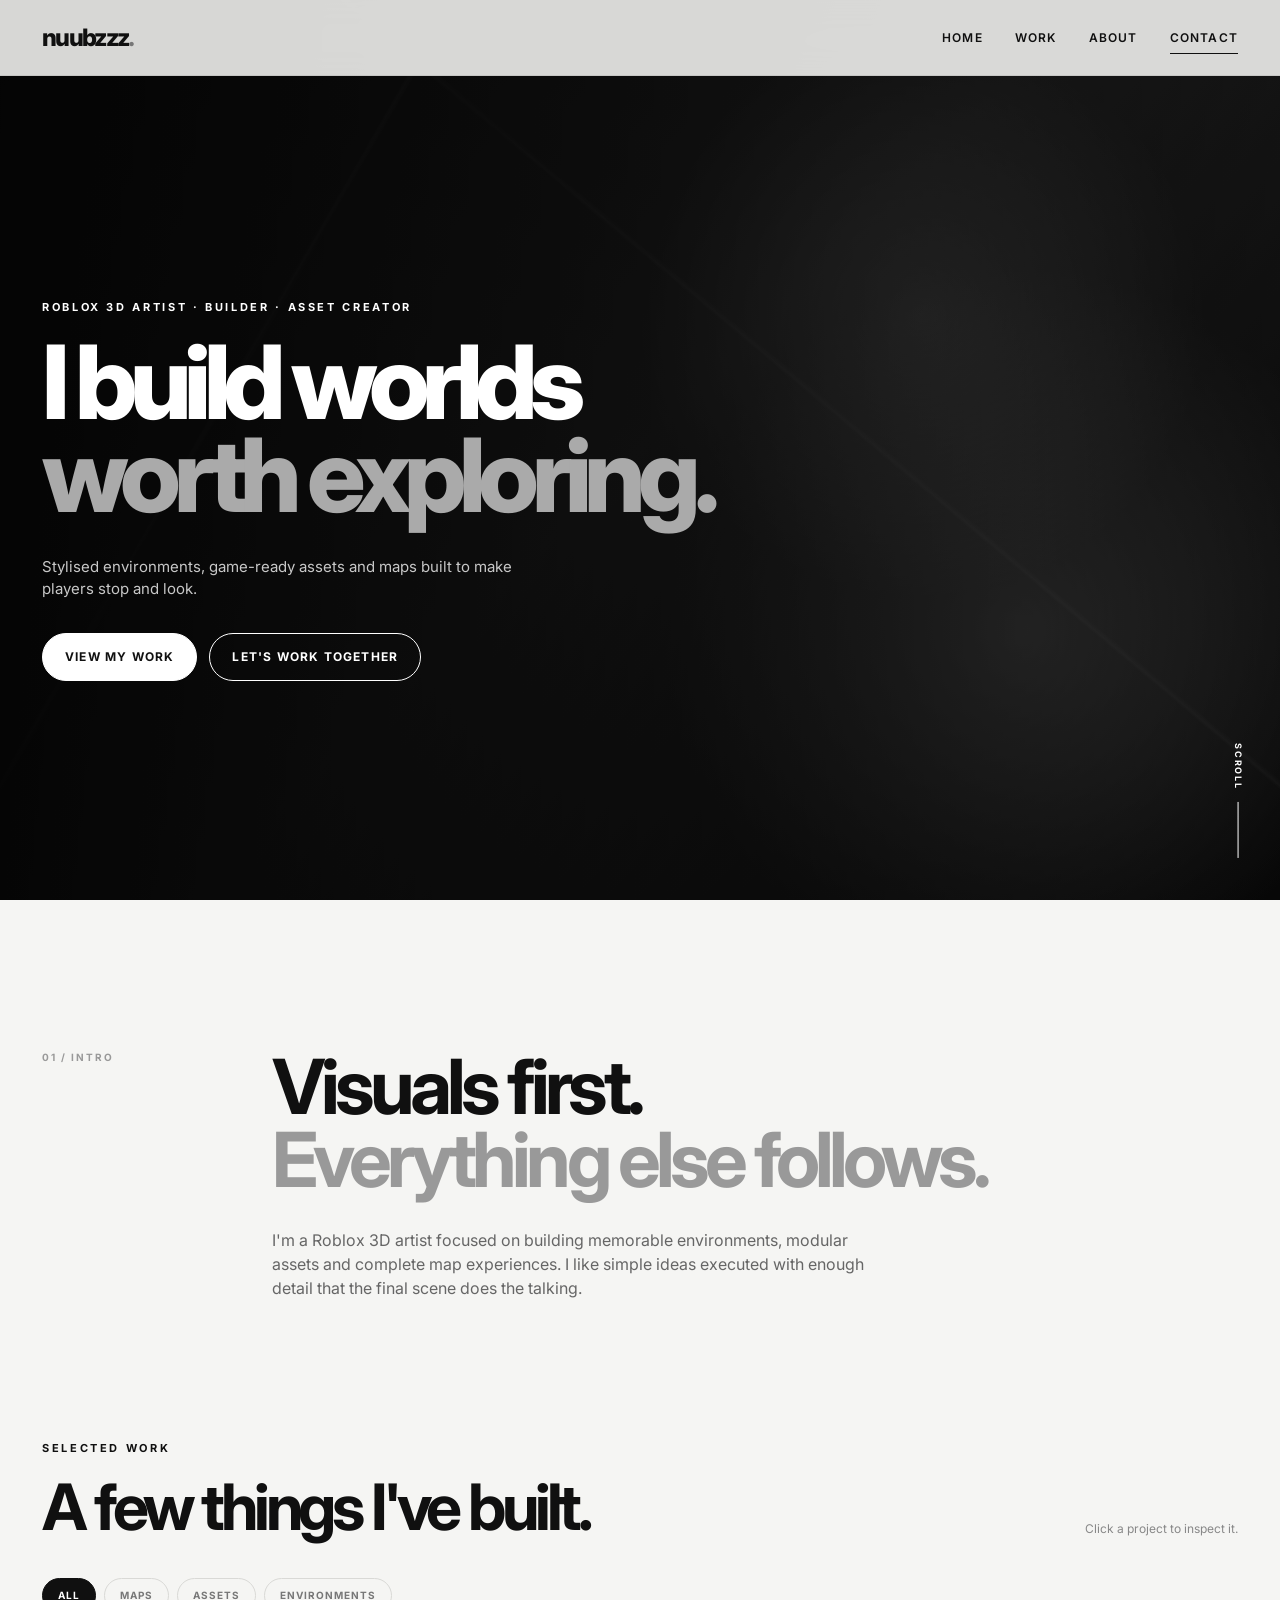
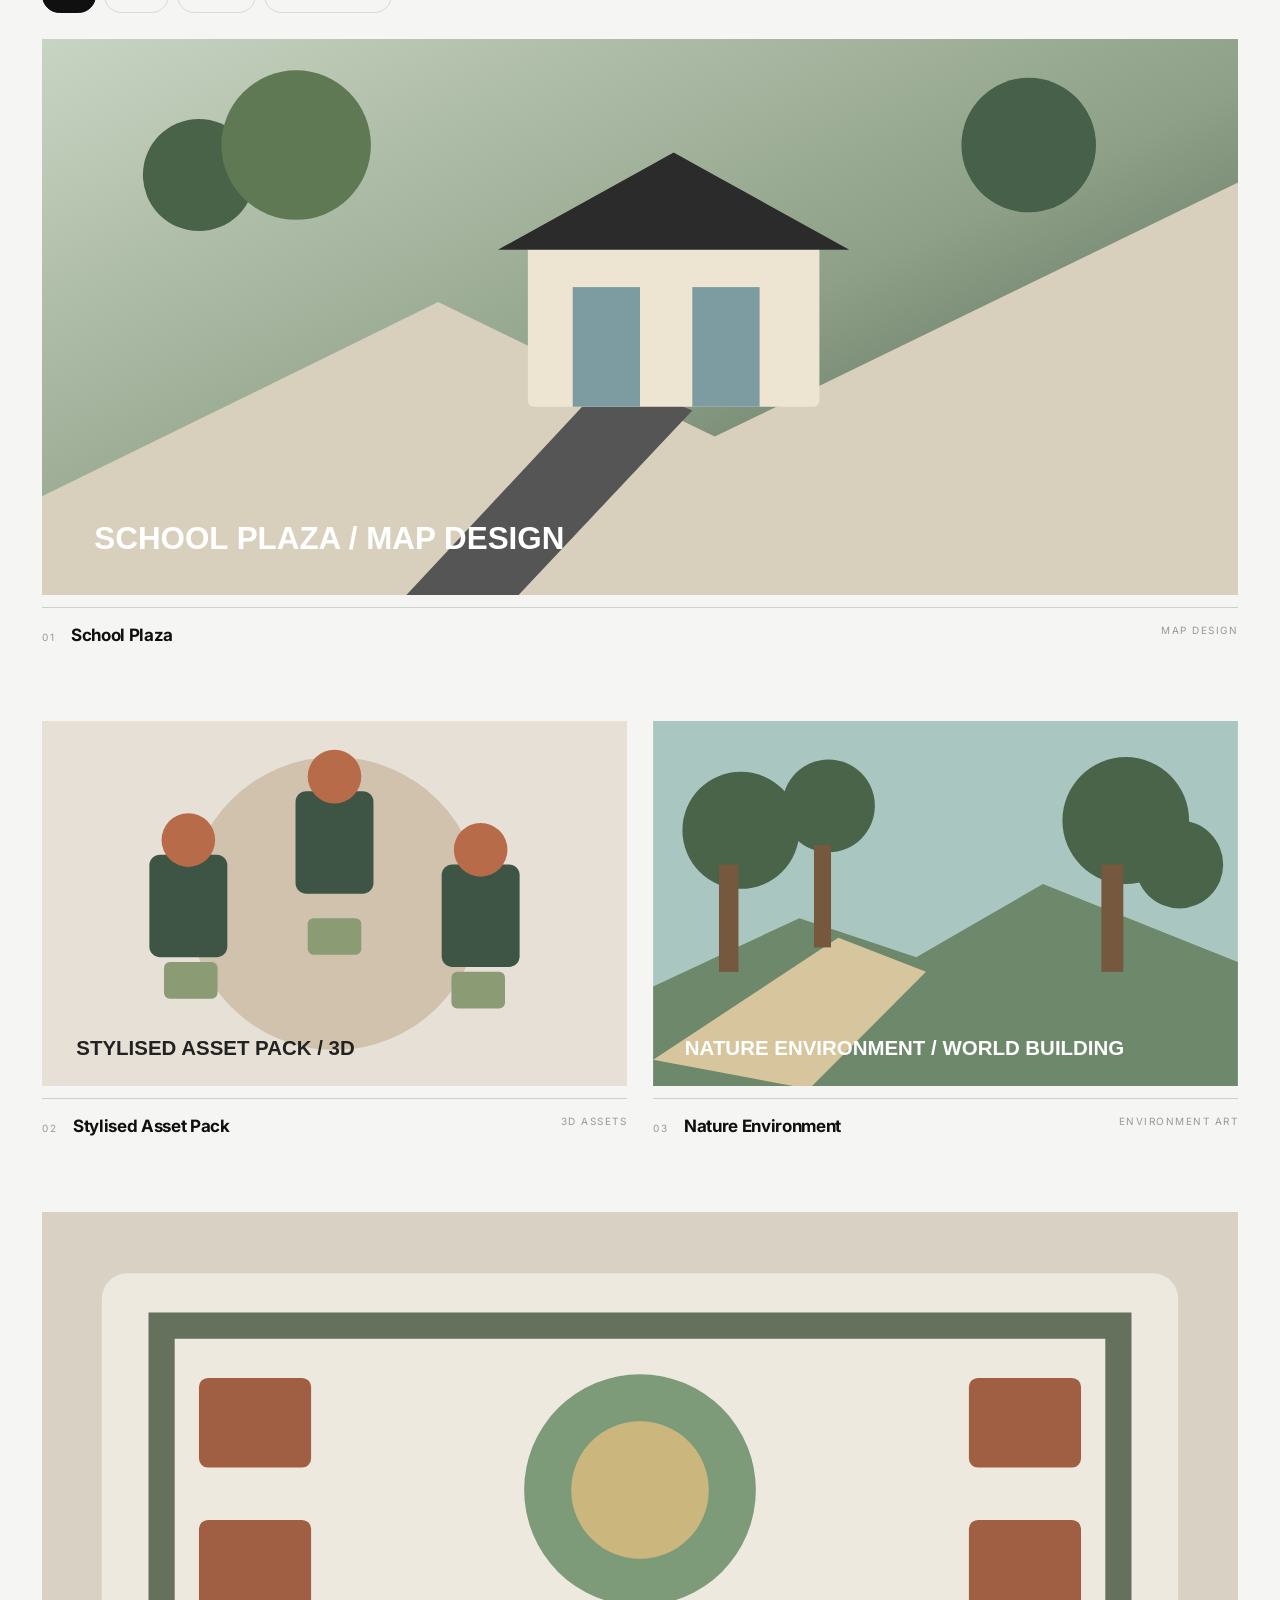
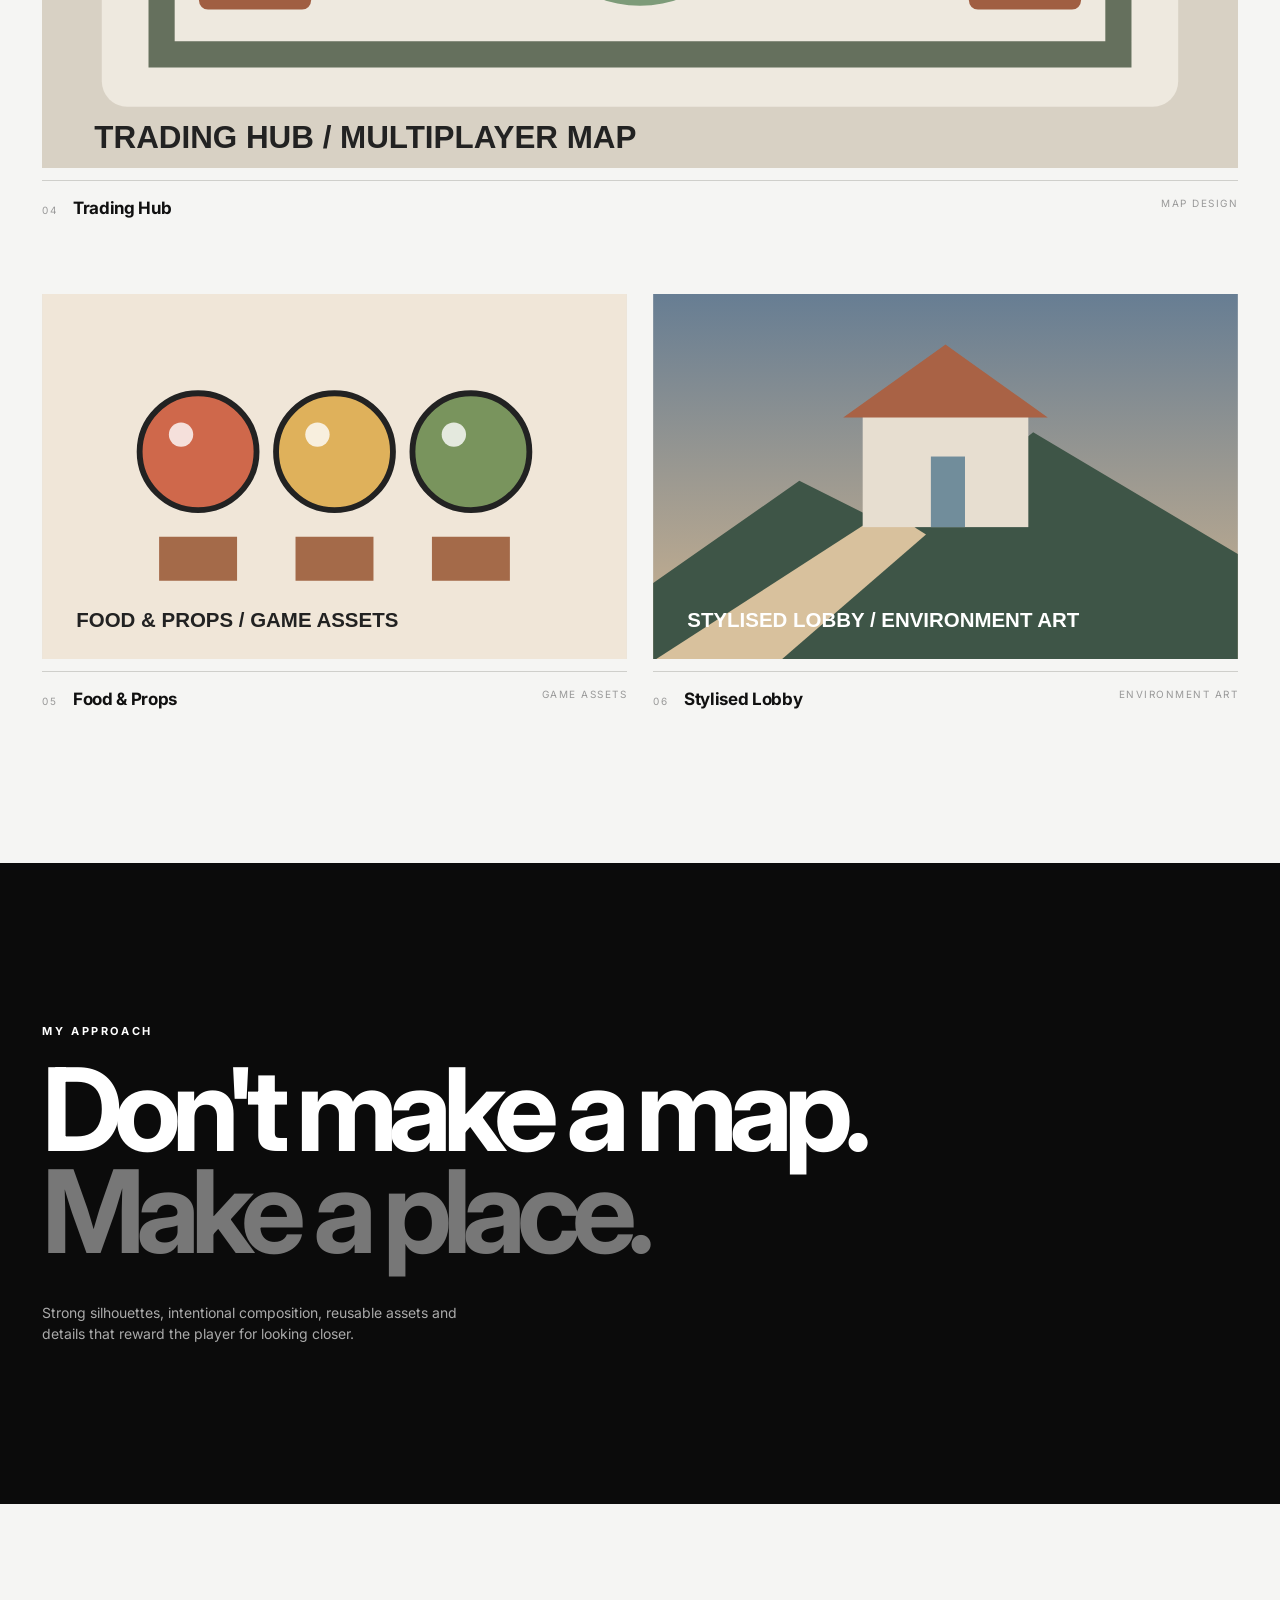
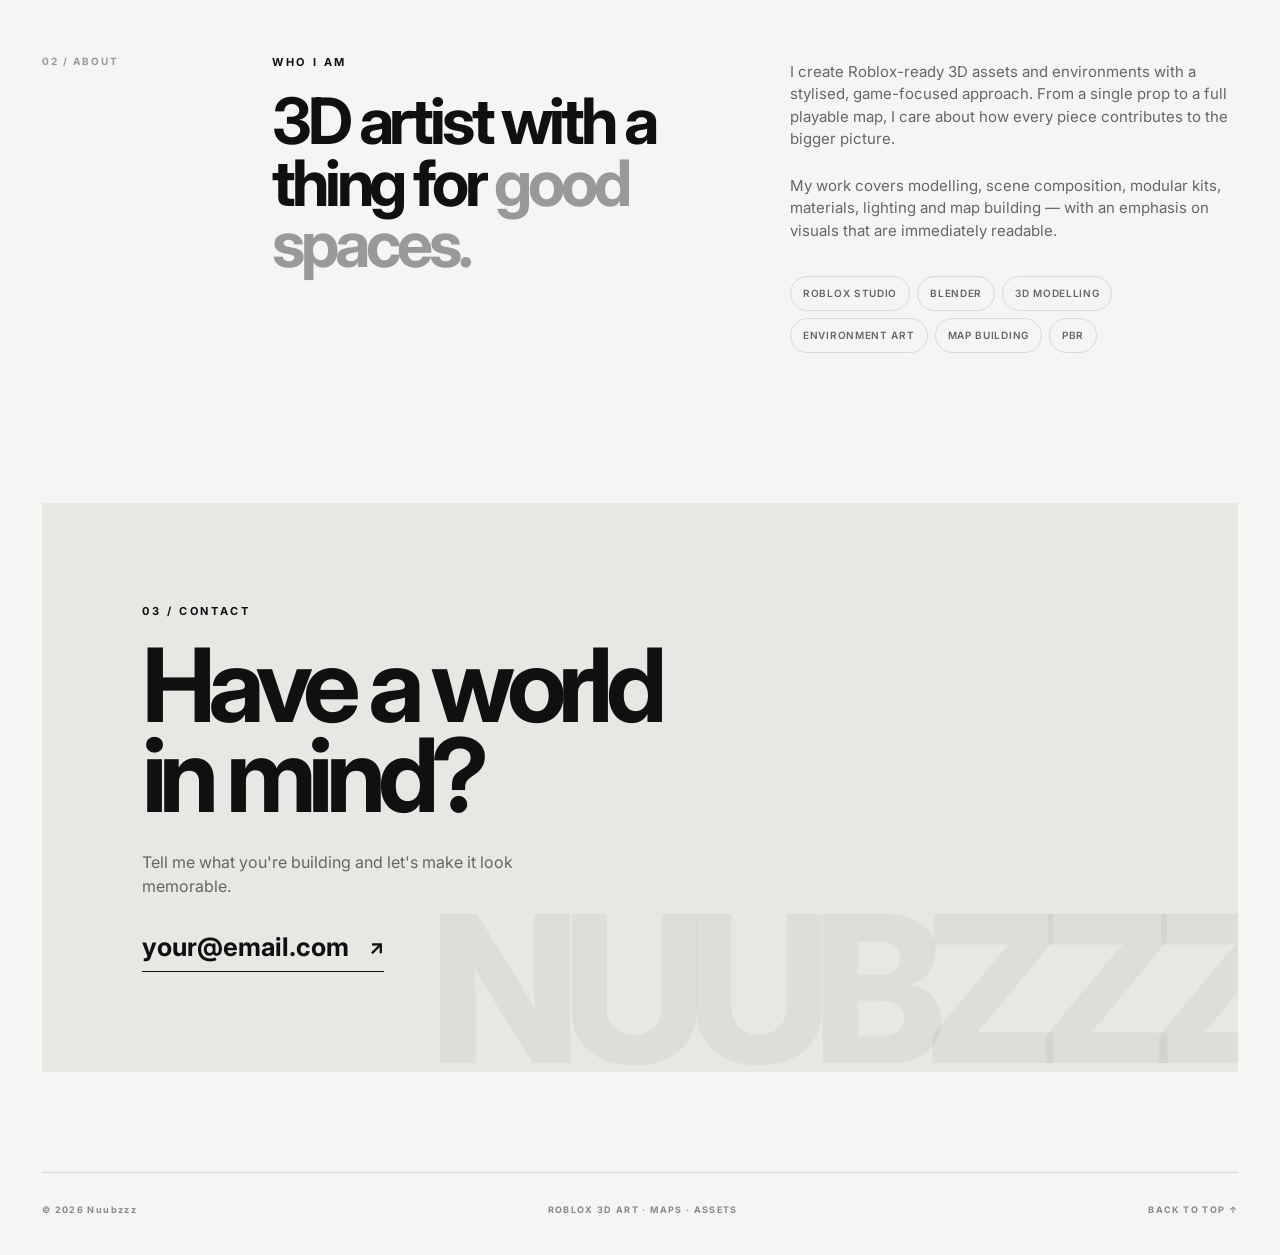
==== index.html @ 318f9340 "Added portfolio site" ====
<!DOCTYPE html>
<html lang="en">
<head>
  <meta charset="UTF-8">
  <meta name="viewport" content="width=device-width, initial-scale=1.0">
  <meta name="description" content="Nuubzzz — Roblox 3D artist, environment builder and game asset creator.">
  <title>Nuubzzz — 3D Artist & Roblox Builder</title>
  <link rel="preconnect" href="https://fonts.googleapis.com">
  <link rel="preconnect" href="https://fonts.gstatic.com" crossorigin>
  <link href="https://fonts.googleapis.com/css2?family=Inter:wght@400;500;600;700;800&display=swap" rel="stylesheet">
  <link rel="stylesheet" href="style.css">
</head>
<body>
  <header class="site-header" id="top">
    <a class="brand" href="#top" aria-label="Nuubzzz home">nuubzzz<span>.</span></a>

    <nav class="desktop-nav" aria-label="Main navigation">
      <a class="active" href="#top">Home</a>
      <a href="#work">Work</a>
      <a href="#about">About</a>
      <a href="#contact">Contact</a>
    </nav>

    <button class="menu-toggle" aria-label="Open menu" aria-expanded="false">
      <span></span><span></span>
    </button>
  </header>

  <div class="mobile-menu">
    <a href="#top">Home</a>
    <a href="#work">Work</a>
    <a href="#about">About</a>
    <a href="#contact">Contact</a>
  </div>

  <main>
    <section class="hero">
      <div class="hero-backdrop" aria-hidden="true"></div>
      <div class="hero-content">
        <p class="eyebrow">ROBLOX 3D ARTIST · BUILDER · ASSET CREATOR</p>
        <h1>I build worlds<br><em>worth exploring.</em></h1>
        <p class="hero-copy">
          Stylised environments, game-ready assets and maps built to make players stop and look.
        </p>
        <div class="hero-actions">
          <a class="button button-solid" href="#work">View my work</a>
          <a class="button button-ghost" href="#contact">Let's work together</a>
        </div>
      </div>
      <div class="hero-scroll">SCROLL <span></span></div>
    </section>

    <section class="intro section">
      <div class="intro-label">01 / INTRO</div>
      <div>
        <h2>Visuals first.<br><span>Everything else follows.</span></h2>
        <p>
          I'm a Roblox 3D artist focused on building memorable environments, modular assets
          and complete map experiences. I like simple ideas executed with enough detail that
          the final scene does the talking.
        </p>
      </div>
    </section>

    <section class="work section" id="work">
      <div class="section-heading">
        <div>
          <p class="eyebrow">SELECTED WORK</p>
          <h2>A few things I've built.</h2>
        </div>
        <p class="heading-note">Click a project to inspect it.</p>
      </div>

      <div class="filters" role="tablist" aria-label="Project filters">
        <button class="filter active" data-filter="all">All</button>
        <button class="filter" data-filter="maps">Maps</button>
        <button class="filter" data-filter="assets">Assets</button>
        <button class="filter" data-filter="environments">Environments</button>
      </div>

      <div class="project-grid">
        <!-- Replace the image paths below with your own renders/screenshots. -->
        <article class="project project-large" data-category="maps" data-title="School Plaza" data-type="Map Design">
          <button class="project-image" type="button" data-project>
            <img src="assets/projects/project-01.svg" alt="School Plaza project preview">
            <span class="project-overlay"><b>View project</b><i>↗</i></span>
          </button>
          <div class="project-meta">
            <div><span>01</span><h3>School Plaza</h3></div>
            <p>Map Design</p>
          </div>
        </article>

        <article class="project" data-category="assets" data-title="Stylised Asset Pack" data-type="3D Assets">
          <button class="project-image" type="button" data-project>
            <img src="assets/projects/project-02.svg" alt="Stylised Asset Pack project preview">
            <span class="project-overlay"><b>View project</b><i>↗</i></span>
          </button>
          <div class="project-meta">
            <div><span>02</span><h3>Stylised Asset Pack</h3></div>
            <p>3D Assets</p>
          </div>
        </article>

        <article class="project" data-category="environments" data-title="Nature Environment" data-type="Environment Art">
          <button class="project-image" type="button" data-project>
            <img src="assets/projects/project-03.svg" alt="Nature Environment project preview">
            <span class="project-overlay"><b>View project</b><i>↗</i></span>
          </button>
          <div class="project-meta">
            <div><span>03</span><h3>Nature Environment</h3></div>
            <p>Environment Art</p>
          </div>
        </article>

        <article class="project project-wide" data-category="maps" data-title="Trading Hub" data-type="Map Design">
          <button class="project-image" type="button" data-project>
            <img src="assets/projects/project-04.svg" alt="Trading Hub project preview">
            <span class="project-overlay"><b>View project</b><i>↗</i></span>
          </button>
          <div class="project-meta">
            <div><span>04</span><h3>Trading Hub</h3></div>
            <p>Map Design</p>
          </div>
        </article>

        <article class="project" data-category="assets" data-title="Food & Prop Collection" data-type="Game Assets">
          <button class="project-image" type="button" data-project>
            <img src="assets/projects/project-05.svg" alt="Food and prop collection project preview">
            <span class="project-overlay"><b>View project</b><i>↗</i></span>
          </button>
          <div class="project-meta">
            <div><span>05</span><h3>Food & Props</h3></div>
            <p>Game Assets</p>
          </div>
        </article>

        <article class="project" data-category="environments" data-title="Stylised Lobby" data-type="Environment Art">
          <button class="project-image" type="button" data-project>
            <img src="assets/projects/project-06.svg" alt="Stylised Lobby project preview">
            <span class="project-overlay"><b>View project</b><i>↗</i></span>
          </button>
          <div class="project-meta">
            <div><span>06</span><h3>Stylised Lobby</h3></div>
            <p>Environment Art</p>
          </div>
        </article>
      </div>
    </section>

    <section class="statement">
      <div class="statement-inner">
        <p class="eyebrow">MY APPROACH</p>
        <h2>Don't make a map.<br><span>Make a place.</span></h2>
        <p>
          Strong silhouettes, intentional composition, reusable assets and details that reward
          the player for looking closer.
        </p>
      </div>
    </section>

    <section class="about section" id="about">
      <div class="intro-label">02 / ABOUT</div>
      <div class="about-grid">
        <div>
          <p class="eyebrow">WHO I AM</p>
          <h2>3D artist with a thing for <span>good spaces.</span></h2>
        </div>
        <div class="about-copy">
          <p>
            I create Roblox-ready 3D assets and environments with a stylised, game-focused
            approach. From a single prop to a full playable map, I care about how every piece
            contributes to the bigger picture.
          </p>
          <p>
            My work covers modelling, scene composition, modular kits, materials, lighting
            and map building — with an emphasis on visuals that are immediately readable.
          </p>
          <div class="skills">
            <span>Roblox Studio</span><span>Blender</span><span>3D Modelling</span>
            <span>Environment Art</span><span>Map Building</span><span>PBR</span>
          </div>
        </div>
      </div>
    </section>

    <section class="contact section" id="contact">
      <div class="contact-card">
        <p class="eyebrow">03 / CONTACT</p>
        <h2>Have a world<br>in mind?</h2>
        <p>Tell me what you're building and let's make it look memorable.</p>
        <a class="contact-email" href="mailto:your@email.com">your@email.com <span>↗</span></a>
      </div>
    </section>
  </main>

  <footer>
    <span>© <span id="year"></span> Nuubzzz</span>
    <span>ROBLOX 3D ART · MAPS · ASSETS</span>
    <a href="#top">BACK TO TOP ↑</a>
  </footer>

  <div class="modal" aria-hidden="true">
    <button class="modal-close" aria-label="Close project">×</button>
    <div class="modal-content">
      <div class="modal-image"><img src="" alt=""></div>
      <div class="modal-info">
        <p class="eyebrow" id="modal-type"></p>
        <h2 id="modal-title"></h2>
        <p>Replace this text with a short breakdown of the project: your role, what you built,
          the style direction, and any details worth highlighting.</p>
        <a href="#contact" class="button button-solid modal-contact">Discuss a project</a>
      </div>
    </div>
  </div>

  <script src="script.js"></script>
</body>
</html>
---- style.css ----
:root {
  --bg: #f5f5f3;
  --paper: #ffffff;
  --ink: #101010;
  --muted: #777;
  --line: #d9d9d6;
  --dark: #0b0b0b;
  --max: 1280px;
  --ease: cubic-bezier(.2,.8,.2,1);
}

* { box-sizing: border-box; }
html { scroll-behavior: smooth; }
body {
  margin: 0;
  background: var(--bg);
  color: var(--ink);
  font-family: Inter, Arial, sans-serif;
  line-height: 1.5;
  overflow-x: hidden;
}
body.modal-open { overflow: hidden; }
a { color: inherit; text-decoration: none; }
button { font: inherit; }
img { display: block; max-width: 100%; }

.site-header {
  position: fixed;
  inset: 0 0 auto;
  z-index: 50;
  height: 76px;
  display: flex;
  align-items: center;
  justify-content: space-between;
  padding: 0 42px;
  background: rgba(245,245,243,.88);
  backdrop-filter: blur(16px);
  border-bottom: 1px solid rgba(0,0,0,.08);
  transition: transform .35s var(--ease), background .35s;
}
.brand {
  font-size: 24px;
  font-weight: 800;
  letter-spacing: -.07em;
}
.brand span { color: #777; }
.desktop-nav { display: flex; gap: 32px; font-size: 12px; font-weight: 600; text-transform: uppercase; letter-spacing: .1em; }
.desktop-nav a { position: relative; padding: 7px 0; }
.desktop-nav a::after {
  content: "";
  position: absolute; left: 0; right: 100%; bottom: 0; height: 1px;
  background: var(--ink); transition: right .3s var(--ease);
}
.desktop-nav a:hover::after, .desktop-nav a.active::after { right: 0; }
.menu-toggle, .mobile-menu { display: none; }

.hero {
  min-height: 100svh;
  position: relative;
  display: flex;
  align-items: center;
  background: var(--dark);
  color: white;
  overflow: hidden;
}
.hero-backdrop {
  position: absolute;
  inset: 0;
  opacity: .65;
  background:
    radial-gradient(circle at 72% 35%, rgba(255,255,255,.18), transparent 26%),
    linear-gradient(120deg, transparent 25%, rgba(255,255,255,.07) 25.2%, transparent 25.5%),
    linear-gradient(40deg, transparent 60%, rgba(255,255,255,.05) 60.2%, transparent 60.5%),
    radial-gradient(circle at 80% 70%, #4a4a4a, transparent 30%),
    linear-gradient(135deg, #111 0%, #292929 50%, #070707 100%);
}
.hero-backdrop::after {
  content: "";
  position: absolute; inset: 0;
  background: linear-gradient(90deg, rgba(0,0,0,.92) 0%, rgba(0,0,0,.58) 48%, rgba(0,0,0,.25) 100%);
}
.hero-content {
  position: relative; z-index: 2;
  width: min(var(--max), calc(100% - 84px));
  margin: 0 auto;
  padding-top: 80px;
}
.eyebrow {
  margin: 0 0 20px;
  font-size: 11px;
  font-weight: 700;
  letter-spacing: .24em;
  text-transform: uppercase;
}
.hero h1 {
  margin: 0;
  max-width: 900px;
  font-size: clamp(56px, 8vw, 118px);
  line-height: .91;
  letter-spacing: -.075em;
  font-weight: 800;
}
.hero h1 em { font-style: normal; color: #aaa; }
.hero-copy {
  max-width: 520px;
  margin: 34px 0 0;
  color: #c8c8c8;
  font-size: 15px;
}
.hero-actions { display: flex; gap: 12px; margin-top: 32px; }
.button {
  display: inline-flex; align-items: center; justify-content: center;
  min-height: 48px; padding: 0 22px;
  border: 1px solid white; border-radius: 999px;
  font-size: 12px; font-weight: 700; text-transform: uppercase; letter-spacing: .1em;
  transition: transform .25s, background .25s, color .25s;
}
.button:hover { transform: translateY(-2px); }
.button-solid { background: white; color: #111; border-color: white; }
.button-ghost { color: white; }
.button-ghost:hover { background: white; color: #111; }
.hero-scroll {
  position: absolute; right: 42px; bottom: 36px; z-index: 2;
  display: flex; align-items: center; gap: 12px;
  font-size: 9px; letter-spacing: .2em; font-weight: 700;
  transform: rotate(90deg); transform-origin: right center;
}
.hero-scroll span { width: 56px; height: 1px; background: white; }

.section { width: min(var(--max), calc(100% - 84px)); margin: 0 auto; }
.intro {
  display: grid; grid-template-columns: 180px 1fr; gap: 50px;
  padding-top: 150px; padding-bottom: 140px;
}
.intro-label {
  color: #999; font-size: 10px; font-weight: 700; letter-spacing: .2em;
}
.intro h2, .section-heading h2, .about h2 {
  margin: 0; font-size: clamp(42px, 6vw, 76px); line-height: .96; letter-spacing: -.065em;
}
.intro h2 span, .about h2 span { color: #999; }
.intro p { max-width: 620px; margin: 32px 0 0; color: #666; font-size: 16px; }

.work { padding-bottom: 150px; }
.section-heading {
  display: flex; align-items: flex-end; justify-content: space-between; gap: 30px;
  margin-bottom: 40px;
}
.section-heading h2 { font-size: clamp(38px, 5vw, 64px); }
.heading-note { margin: 0; color: #888; font-size: 12px; }
.filters { display: flex; gap: 8px; margin-bottom: 26px; }
.filter {
  border: 1px solid var(--line); background: transparent; color: #777;
  padding: 9px 15px; border-radius: 999px; cursor: pointer;
  font-size: 10px; font-weight: 700; text-transform: uppercase; letter-spacing: .1em;
  transition: .25s;
}
.filter:hover, .filter.active { background: var(--ink); color: white; border-color: var(--ink); }

.project-grid {
  display: grid; grid-template-columns: repeat(2, minmax(0,1fr)); gap: 72px 26px;
}
.project { min-width: 0; }
.project-large, .project-wide { grid-column: span 2; }
.project-image {
  position: relative; width: 100%; aspect-ratio: 16 / 10; padding: 0; border: 0;
  overflow: hidden; cursor: pointer; background: #ddd; display: block;
}
.project-large .project-image { aspect-ratio: 2.15 / 1; }
.project-wide .project-image { aspect-ratio: 2.15 / 1; }
.project-image img { width: 100%; height: 100%; object-fit: cover; transition: transform .8s var(--ease); }
.project-image:hover img { transform: scale(1.035); }
.project-overlay {
  position: absolute; inset: auto 18px 18px 18px;
  display: flex; align-items: center; justify-content: space-between;
  padding: 12px 15px; background: rgba(10,10,10,.82); color: white;
  opacity: 0; transform: translateY(8px); transition: .35s var(--ease);
  font-size: 10px; text-transform: uppercase; letter-spacing: .1em;
}
.project-image:hover .project-overlay { opacity: 1; transform: translateY(0); }
.project-overlay i { font-style: normal; font-size: 17px; }
.project-meta { display: flex; justify-content: space-between; gap: 20px; padding-top: 15px; border-top: 1px solid #cfcfcb; margin-top: 12px; }
.project-meta div { display: flex; gap: 16px; align-items: baseline; }
.project-meta span, .project-meta p { color: #999; font-size: 10px; text-transform: uppercase; letter-spacing: .15em; }
.project-meta h3 { margin: 0; font-size: 17px; letter-spacing: -.02em; }
.project-meta p { margin: 0; }
.project.hidden { display: none; }

.statement {
  background: var(--dark); color: white; padding: 160px 0;
}
.statement-inner { width: min(var(--max), calc(100% - 84px)); margin: auto; }
.statement h2 {
  margin: 0; font-size: clamp(58px, 9vw, 126px); line-height: .88;
  letter-spacing: -.08em; max-width: 1000px;
}
.statement h2 span { color: #777; }
.statement p:last-child { max-width: 450px; color: #aaa; margin: 40px 0 0; font-size: 14px; }

.about { padding-top: 150px; padding-bottom: 150px; display: grid; grid-template-columns: 180px 1fr; gap: 50px; }
.about-grid { display: grid; grid-template-columns: 1fr 1fr; gap: 70px; }
.about h2 { font-size: clamp(42px, 5vw, 70px); }
.about-copy { padding-top: 7px; }
.about-copy p { color: #666; margin: 0 0 24px; font-size: 15px; }
.skills { display: flex; flex-wrap: wrap; gap: 7px; margin-top: 34px; }
.skills span { padding: 9px 12px; border: 1px solid var(--line); border-radius: 999px; color: #666; font-size: 10px; font-weight: 600; text-transform: uppercase; letter-spacing: .07em; }

.contact { padding-bottom: 100px; }
.contact-card {
  background: #e7e7e4; padding: clamp(45px, 8vw, 100px);
  position: relative; overflow: hidden;
}
.contact-card::after {
  content: "NUUBZZZ";
  position: absolute; right: -30px; bottom: -70px;
  font-size: clamp(90px, 16vw, 240px); font-weight: 800; letter-spacing: -.09em;
  color: rgba(0,0,0,.045); pointer-events: none;
}
.contact-card h2 { margin: 0; font-size: clamp(52px, 8vw, 105px); line-height: .88; letter-spacing: -.075em; position: relative; z-index: 1; }
.contact-card > p:not(.eyebrow) { max-width: 430px; color: #666; margin: 30px 0; position: relative; z-index: 1; }
.contact-email {
  display: inline-flex; gap: 20px; align-items: center;
  font-size: clamp(18px, 2vw, 27px); font-weight: 700;
  border-bottom: 1px solid #111; padding-bottom: 5px; position: relative; z-index: 1;
}
.contact-email span { font-size: 20px; }

footer {
  display: flex; justify-content: space-between; gap: 20px;
  width: min(var(--max), calc(100% - 84px)); margin: auto;
  padding: 30px 0 38px; border-top: 1px solid var(--line);
  color: #888; font-size: 9px; font-weight: 700; letter-spacing: .15em;
}
footer a:hover { color: #111; }

.modal {
  position: fixed; inset: 0; z-index: 100;
  display: grid; place-items: center; padding: 35px;
  background: rgba(0,0,0,.88); opacity: 0; pointer-events: none;
  transition: opacity .3s;
}
.modal.open { opacity: 1; pointer-events: auto; }
.modal-content {
  width: min(1050px, 100%); max-height: calc(100svh - 70px);
  display: grid; grid-template-columns: 1.25fr .75fr;
  background: #f5f5f3; overflow: auto;
}
.modal-image { min-height: 400px; background: #222; }
.modal-image img { width: 100%; height: 100%; object-fit: cover; }
.modal-info { padding: clamp(30px, 5vw, 70px); align-self: center; }
.modal-info h2 { margin: 0; font-size: clamp(38px, 5vw, 64px); line-height: .95; letter-spacing: -.06em; }
.modal-info > p:not(.eyebrow) { color: #666; font-size: 14px; margin: 25px 0 30px; }
.modal-contact { border-color: #111; }
.modal-close {
  position: fixed; right: 28px; top: 20px; z-index: 2;
  width: 42px; height: 42px; border: 1px solid rgba(255,255,255,.35);
  border-radius: 50%; background: transparent; color: white; cursor: pointer; font-size: 25px;
}

@media (max-width: 800px) {
  .site-header { height: 66px; padding: 0 20px; }
  .desktop-nav { display: none; }
  .menu-toggle {
    display: grid; gap: 5px; width: 40px; height: 40px; place-content: center;
    border: 0; background: transparent; cursor: pointer;
  }
  .menu-toggle span { width: 20px; height: 1px; background: #111; transition: .25s; }
  .mobile-menu {
    position: fixed; inset: 66px 0 auto; z-index: 49; padding: 18px 20px 25px;
    background: rgba(245,245,243,.98); border-bottom: 1px solid var(--line);
    display: flex; flex-direction: column; gap: 16px;
    transform: translateY(-120%); transition: transform .35s var(--ease);
  }
  .mobile-menu.open { transform: translateY(0); }
  .mobile-menu a { font-size: 18px; font-weight: 700; }
  .hero-content, .section, .statement-inner { width: min(100% - 40px, var(--max)); }
  .hero h1 { font-size: clamp(52px, 15vw, 90px); }
  .hero-scroll { right: 20px; bottom: 25px; }
  .intro, .about { display: block; padding-top: 90px; padding-bottom: 90px; }
  .intro-label, .about > .intro-label { margin-bottom: 35px; }
  .about-grid { display: block; }
  .about-copy { margin-top: 45px; }
  .project-grid { grid-template-columns: 1fr; gap: 48px; }
  .project-large, .project-wide { grid-column: span 1; }
  .project-large .project-image, .project-wide .project-image { aspect-ratio: 16 / 10; }
  .section-heading { display: block; }
  .heading-note { margin-top: 15px; }
  .statement { padding: 100px 0; }
  .modal { padding: 18px; }
  .modal-content { grid-template-columns: 1fr; max-height: calc(100svh - 36px); }
  .modal-image { min-height: 250px; aspect-ratio: 16 / 10; }
  .modal-info { padding: 30px; }
  footer { width: calc(100% - 40px); flex-direction: column; }
}
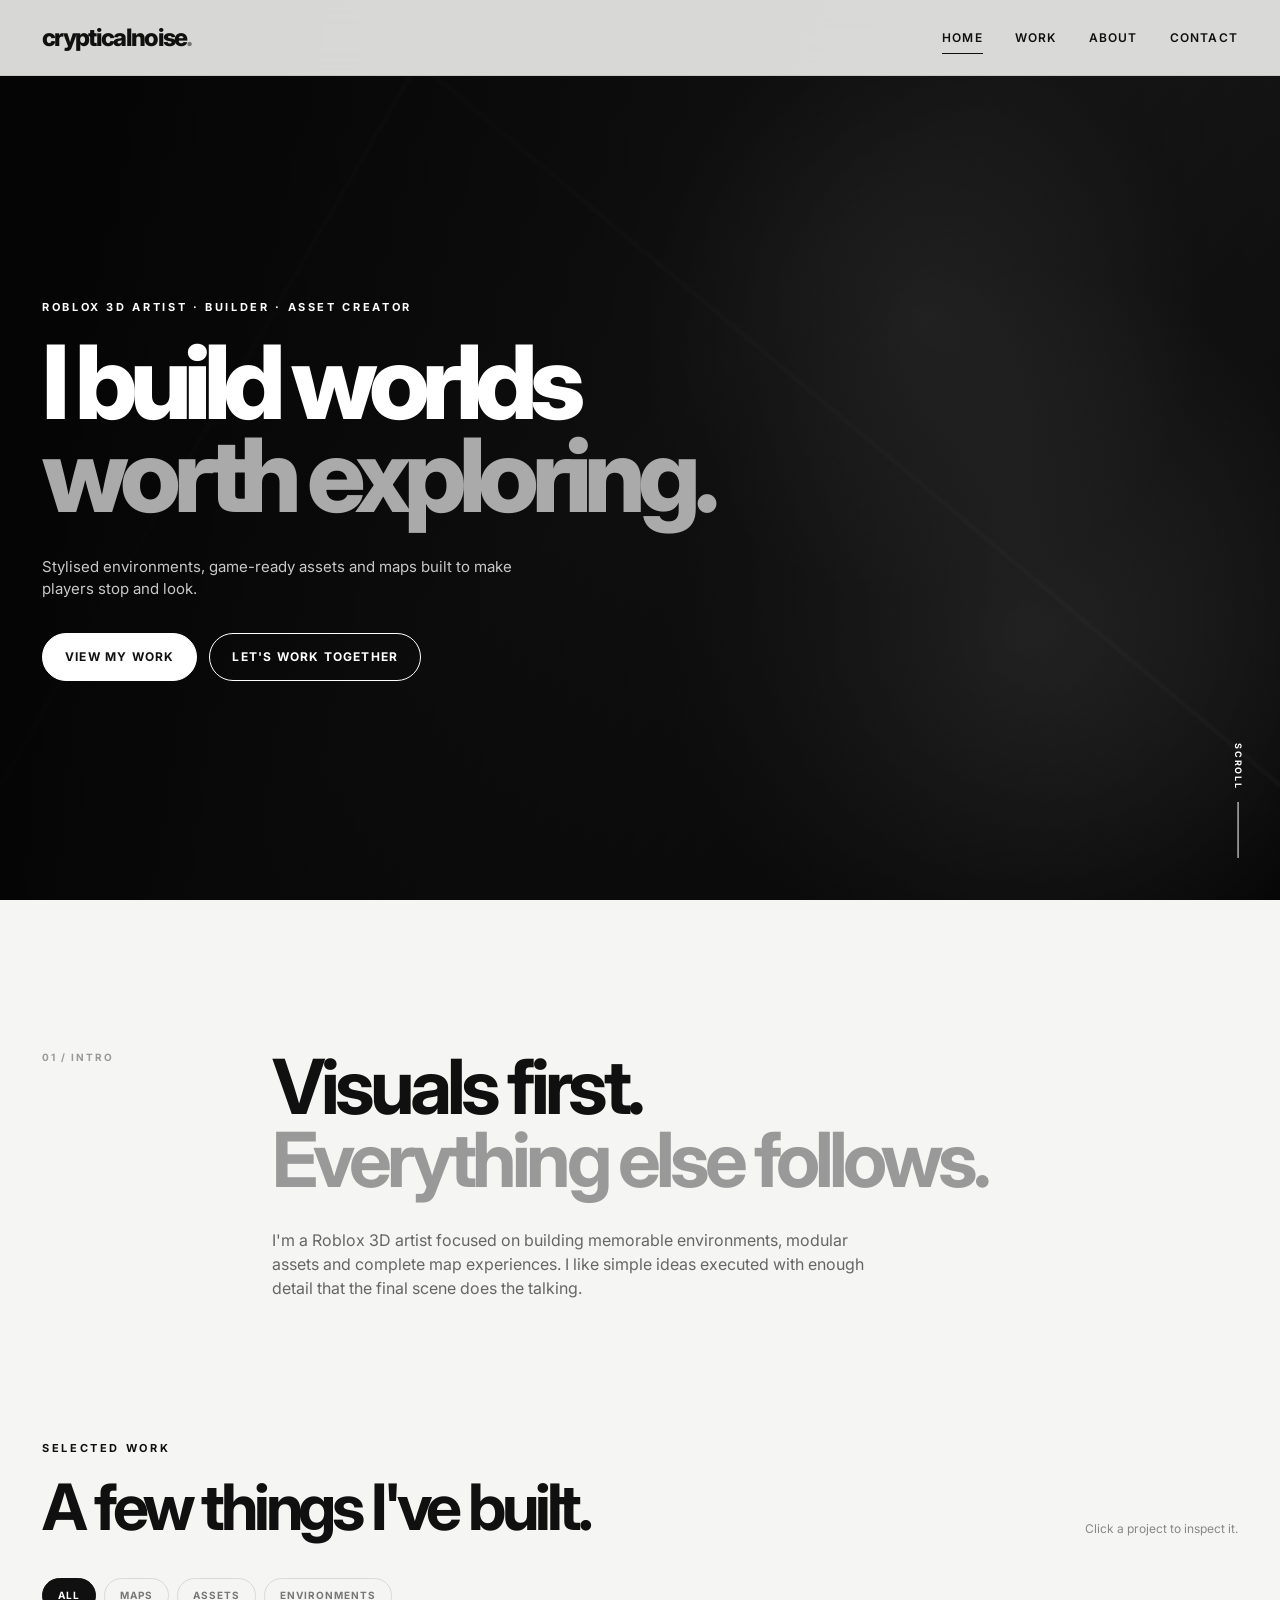
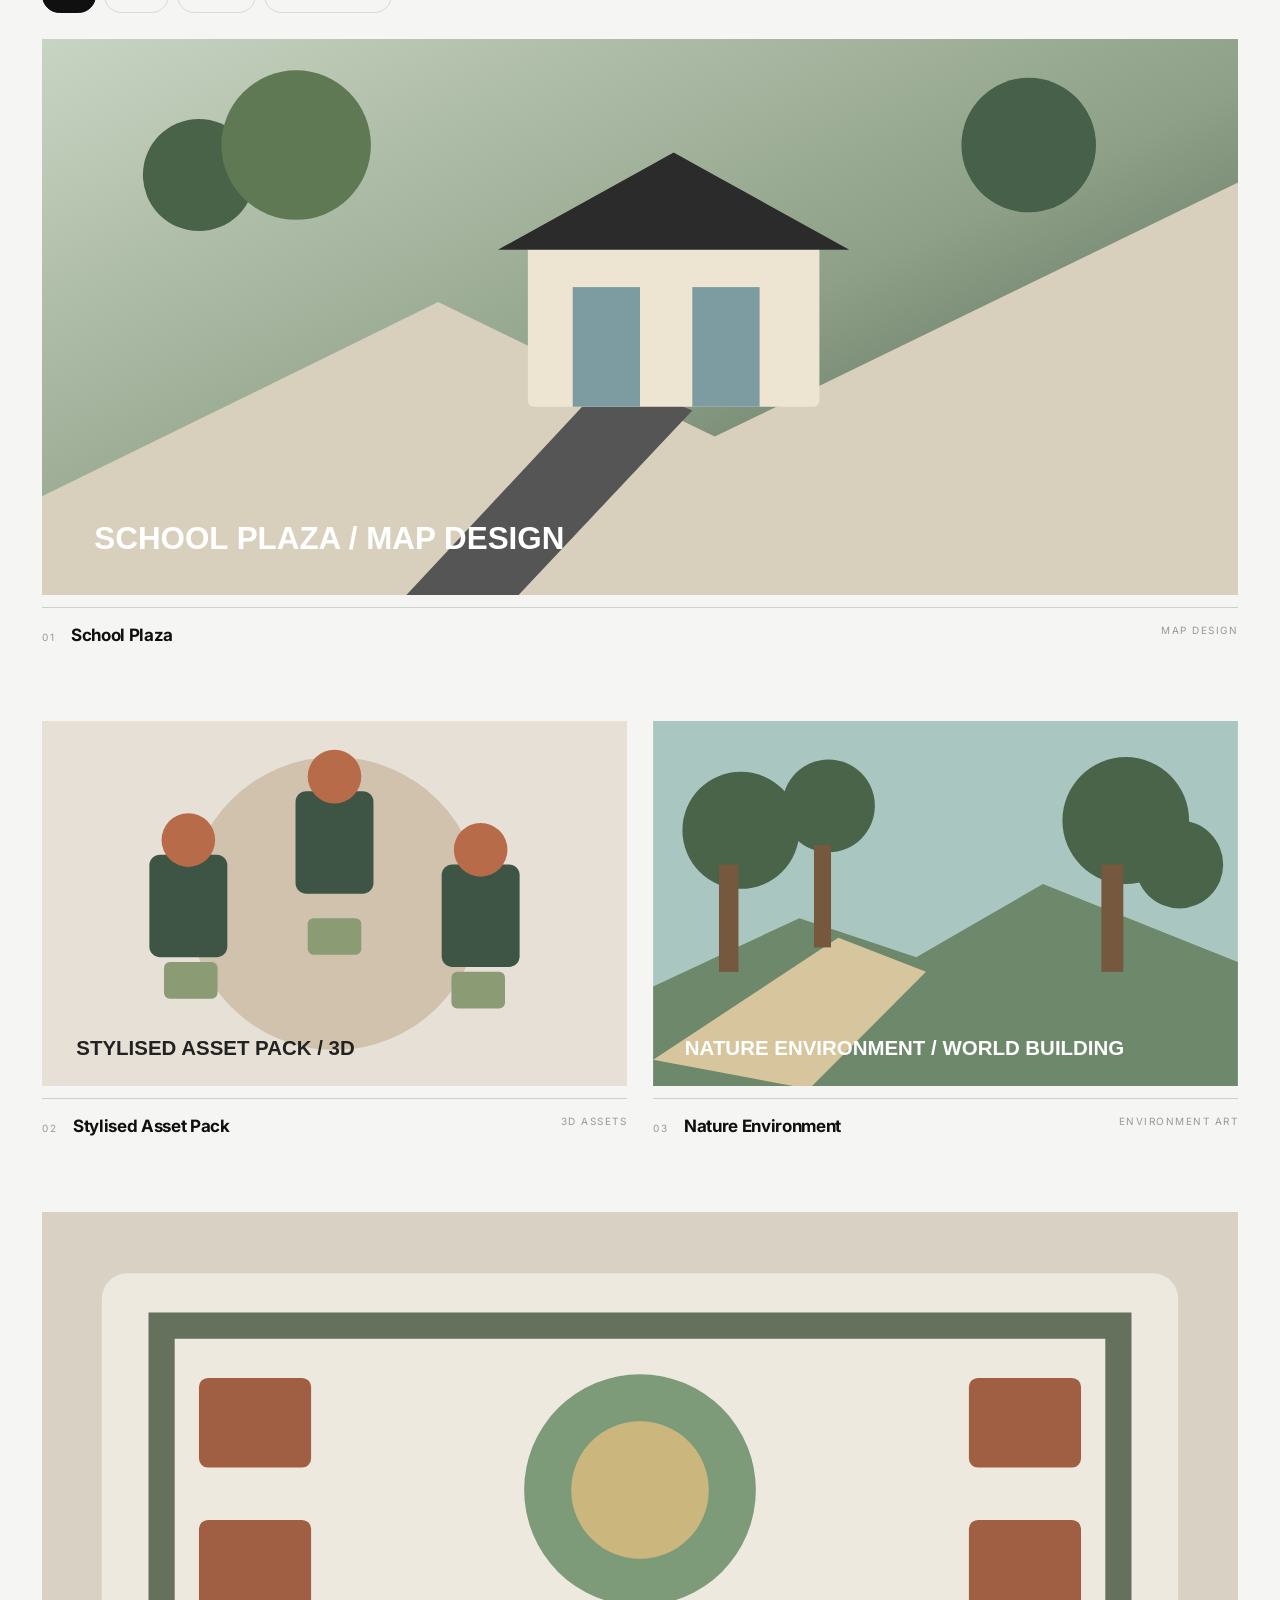
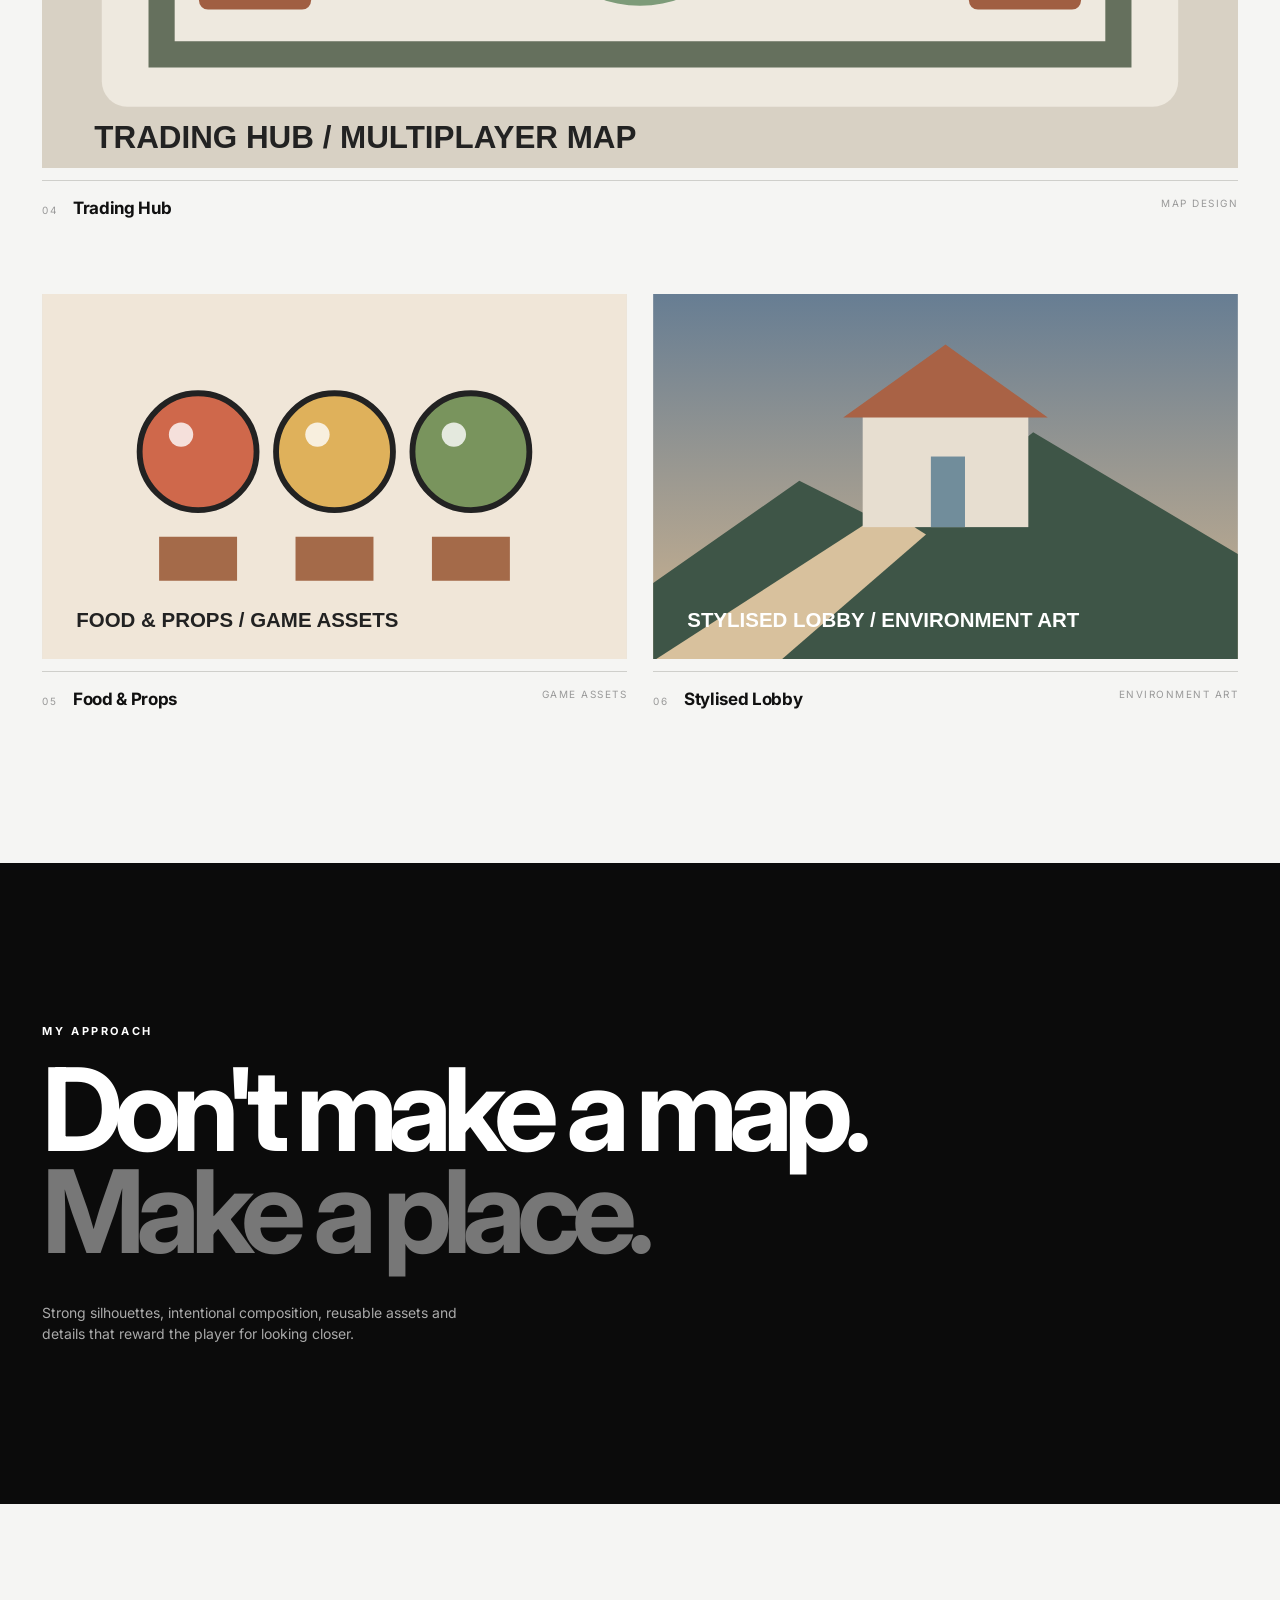
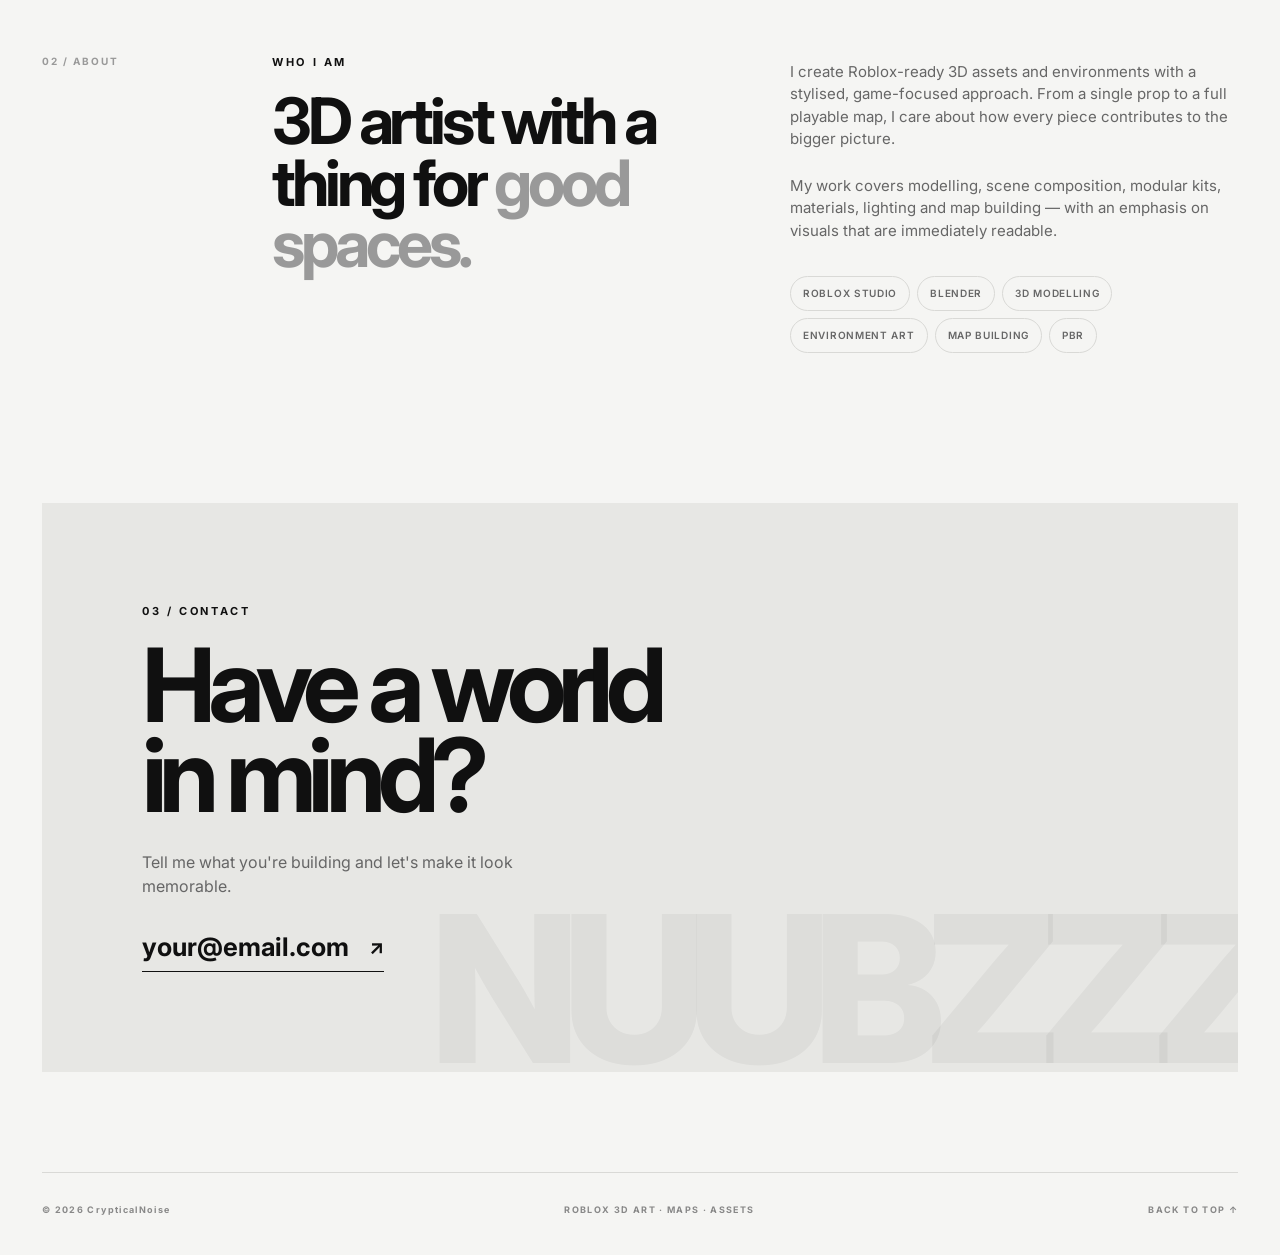
==== commit aa2cf991: "changed index" ====
--- a/index.html
+++ b/index.html
@@ -3,19 +3,22 @@
 <head>
   <meta charset="UTF-8">
   <meta name="viewport" content="width=device-width, initial-scale=1.0">
-  <meta name="description" content="Nuubzzz — Roblox 3D artist, environment builder and game asset creator.">
-  <title>Nuubzzz — 3D Artist & Roblox Builder</title>
+  <meta name="description" content="CrypticalNoise Portfolio">
+  <title>CrypticalNoise — 3D Artist & Roblox Builder</title>
   <link rel="preconnect" href="https://fonts.googleapis.com">
   <link rel="preconnect" href="https://fonts.gstatic.com" crossorigin>
   <link href="https://fonts.googleapis.com/css2?family=Inter:wght@400;500;600;700;800&display=swap" rel="stylesheet">
   <link rel="stylesheet" href="style.css">
 </head>
 <body>
-  <header class="site-header" id="top">
-    <a class="brand" href="#top" aria-label="Nuubzzz home">nuubzzz<span>.</span></a>
+    
+    <div id="home"></div>
+
+  <header class="site-header">
+    <a class="brand" href="#home" aria-label="CrypticalNoise home">crypticalnoise<span>.</span></a>
 
     <nav class="desktop-nav" aria-label="Main navigation">
-      <a class="active" href="#top">Home</a>
+      <a class="active" href="#home">Home</a>
       <a href="#work">Work</a>
       <a href="#about">About</a>
       <a href="#contact">Contact</a>
@@ -27,14 +30,14 @@
   </header>
 
   <div class="mobile-menu">
-    <a href="#top">Home</a>
+    <a href="#home">Home</a>
     <a href="#work">Work</a>
     <a href="#about">About</a>
     <a href="#contact">Contact</a>
   </div>
 
   <main>
-    <section class="hero">
+    <section class="hero" id="home">
       <div class="hero-backdrop" aria-hidden="true"></div>
       <div class="hero-content">
         <p class="eyebrow">ROBLOX 3D ARTIST · BUILDER · ASSET CREATOR</p>
@@ -195,7 +198,7 @@
   </main>
 
   <footer>
-    <span>© <span id="year"></span> Nuubzzz</span>
+    <span>© <span id="year"></span> CrypticalNoise</span>
     <span>ROBLOX 3D ART · MAPS · ASSETS</span>
     <a href="#top">BACK TO TOP ↑</a>
   </footer>
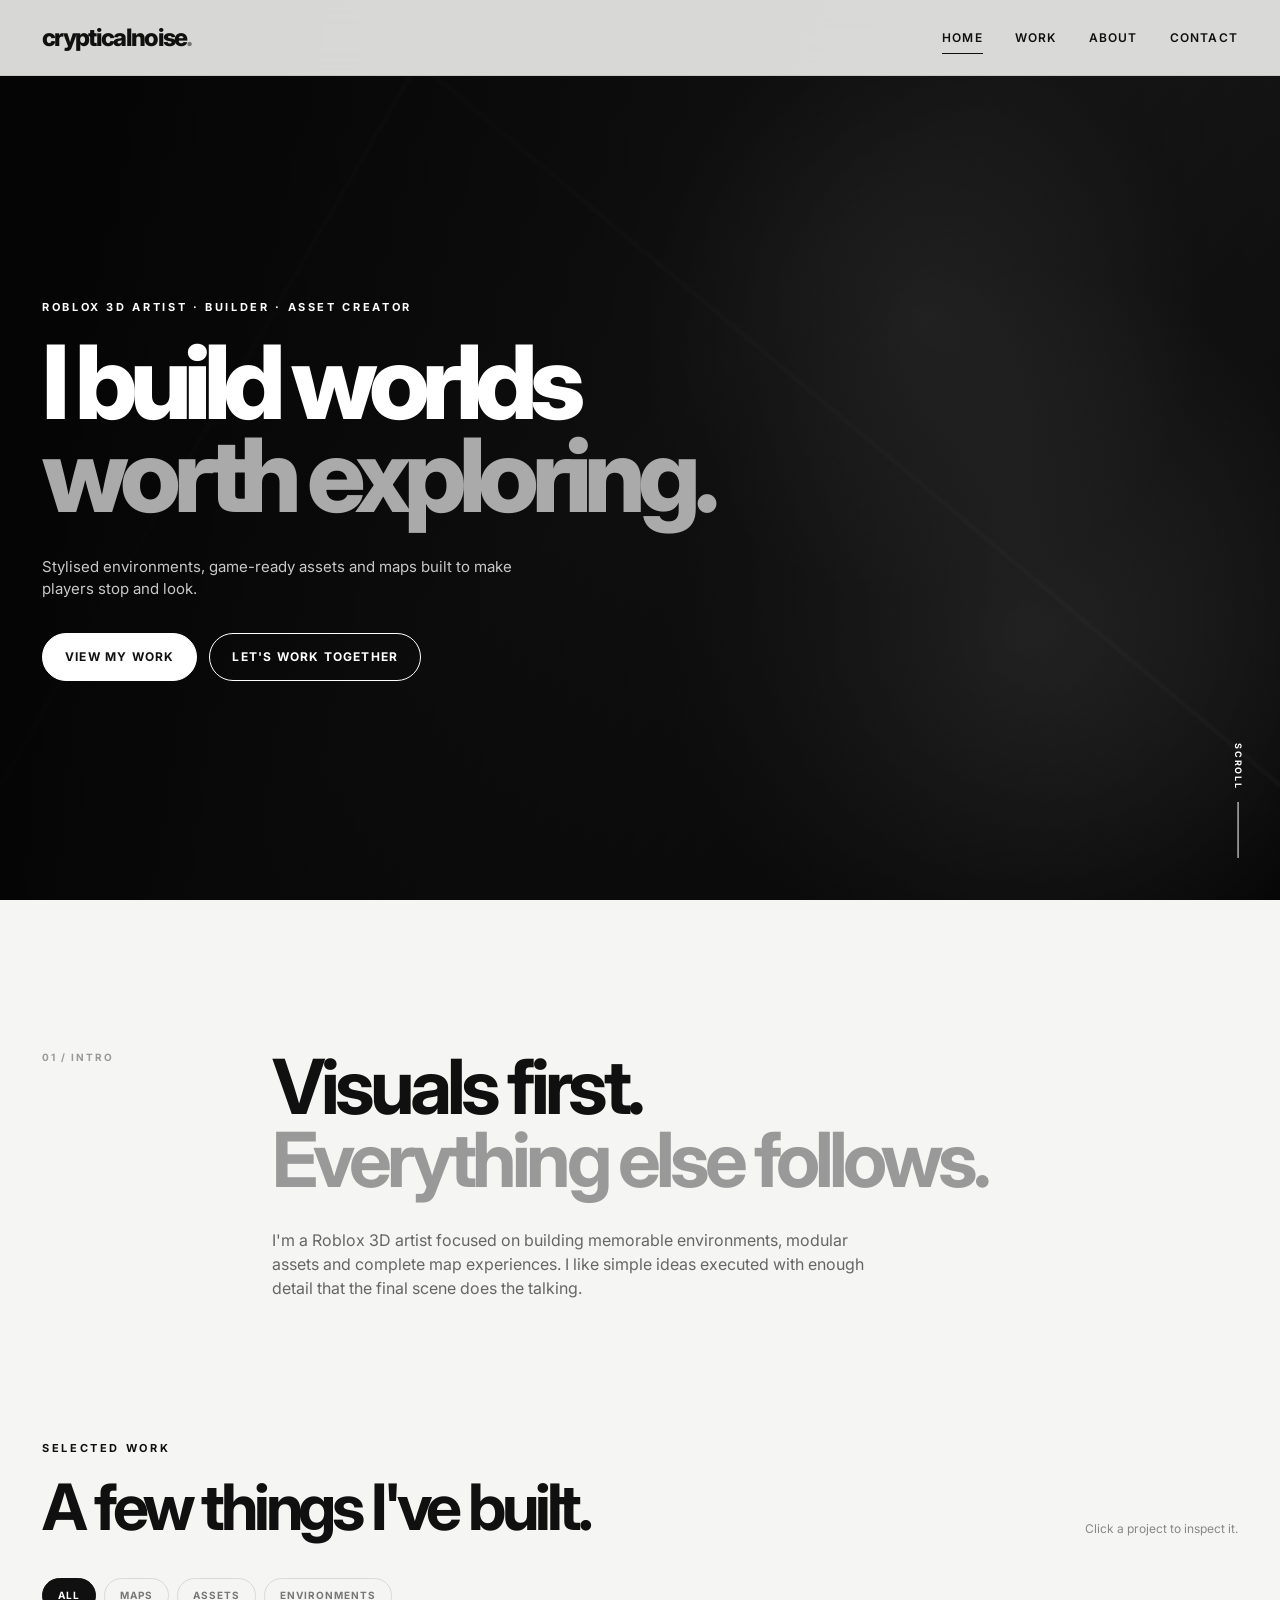
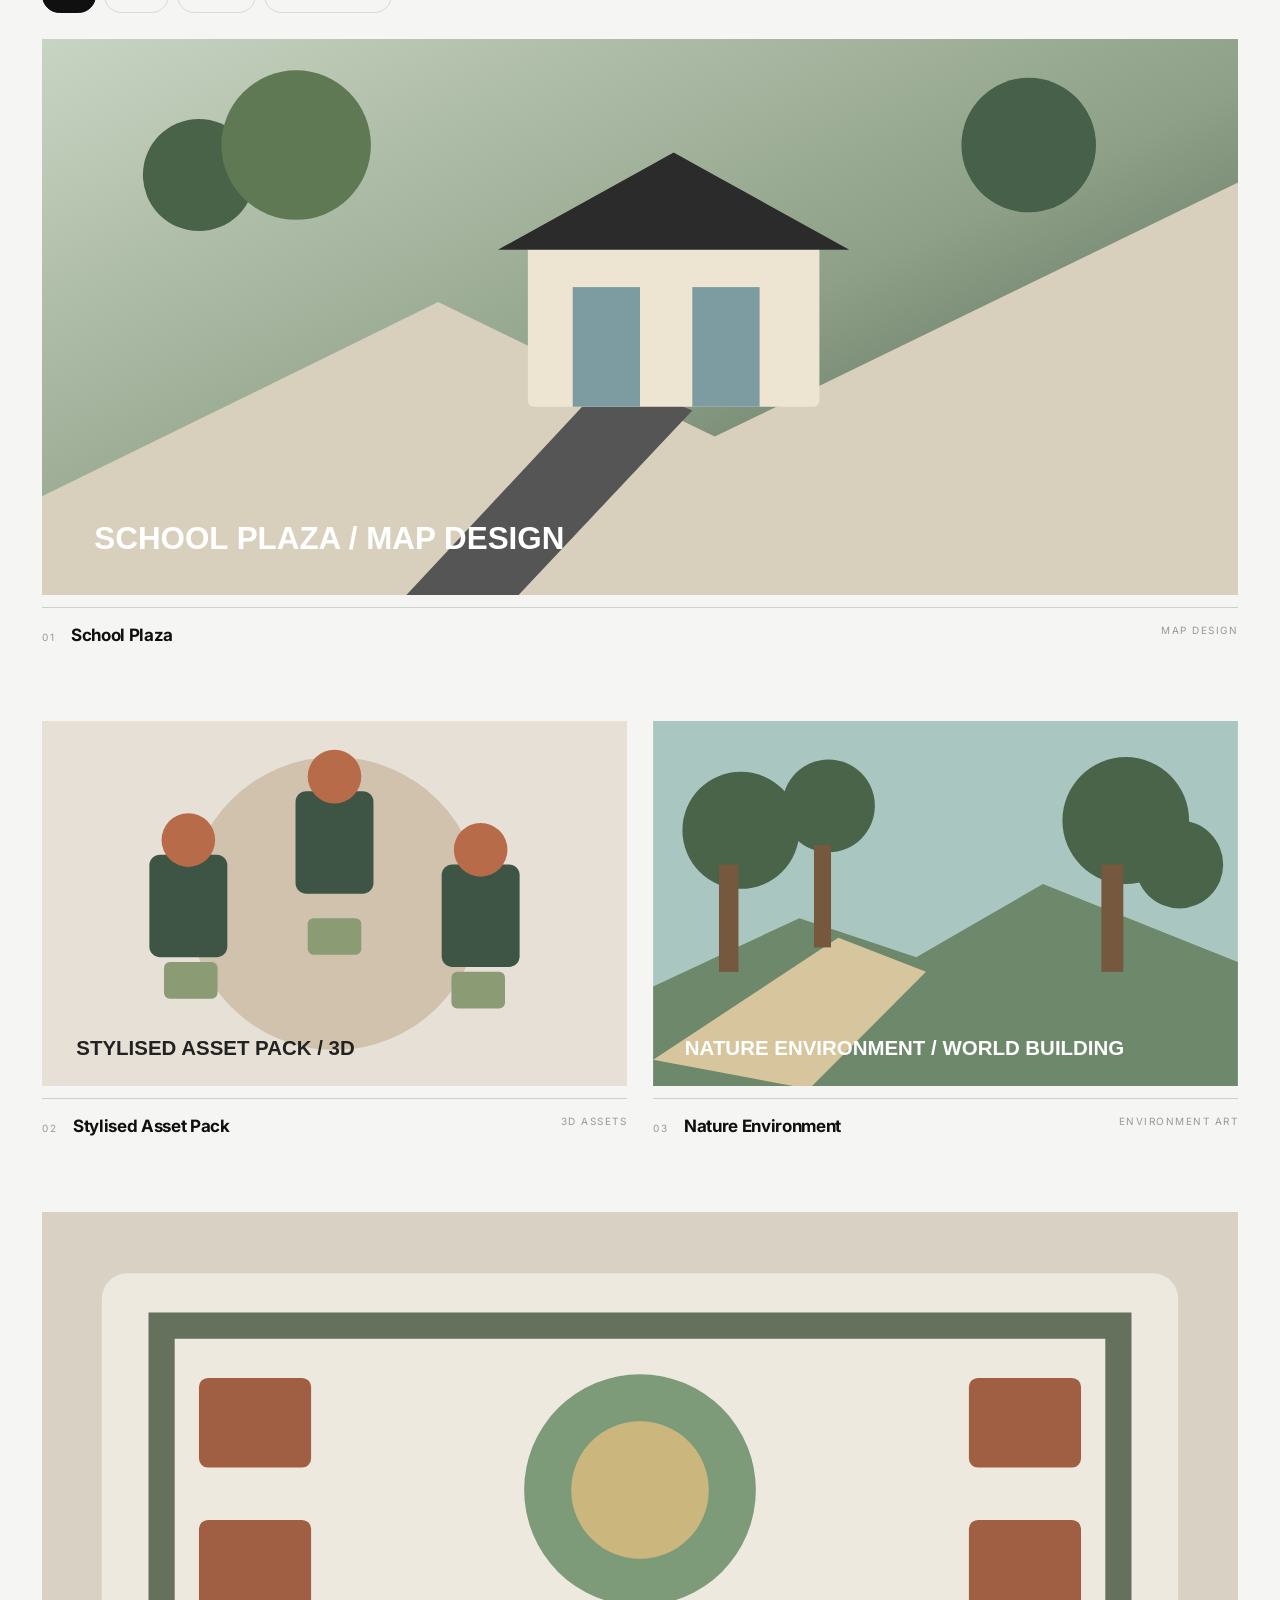
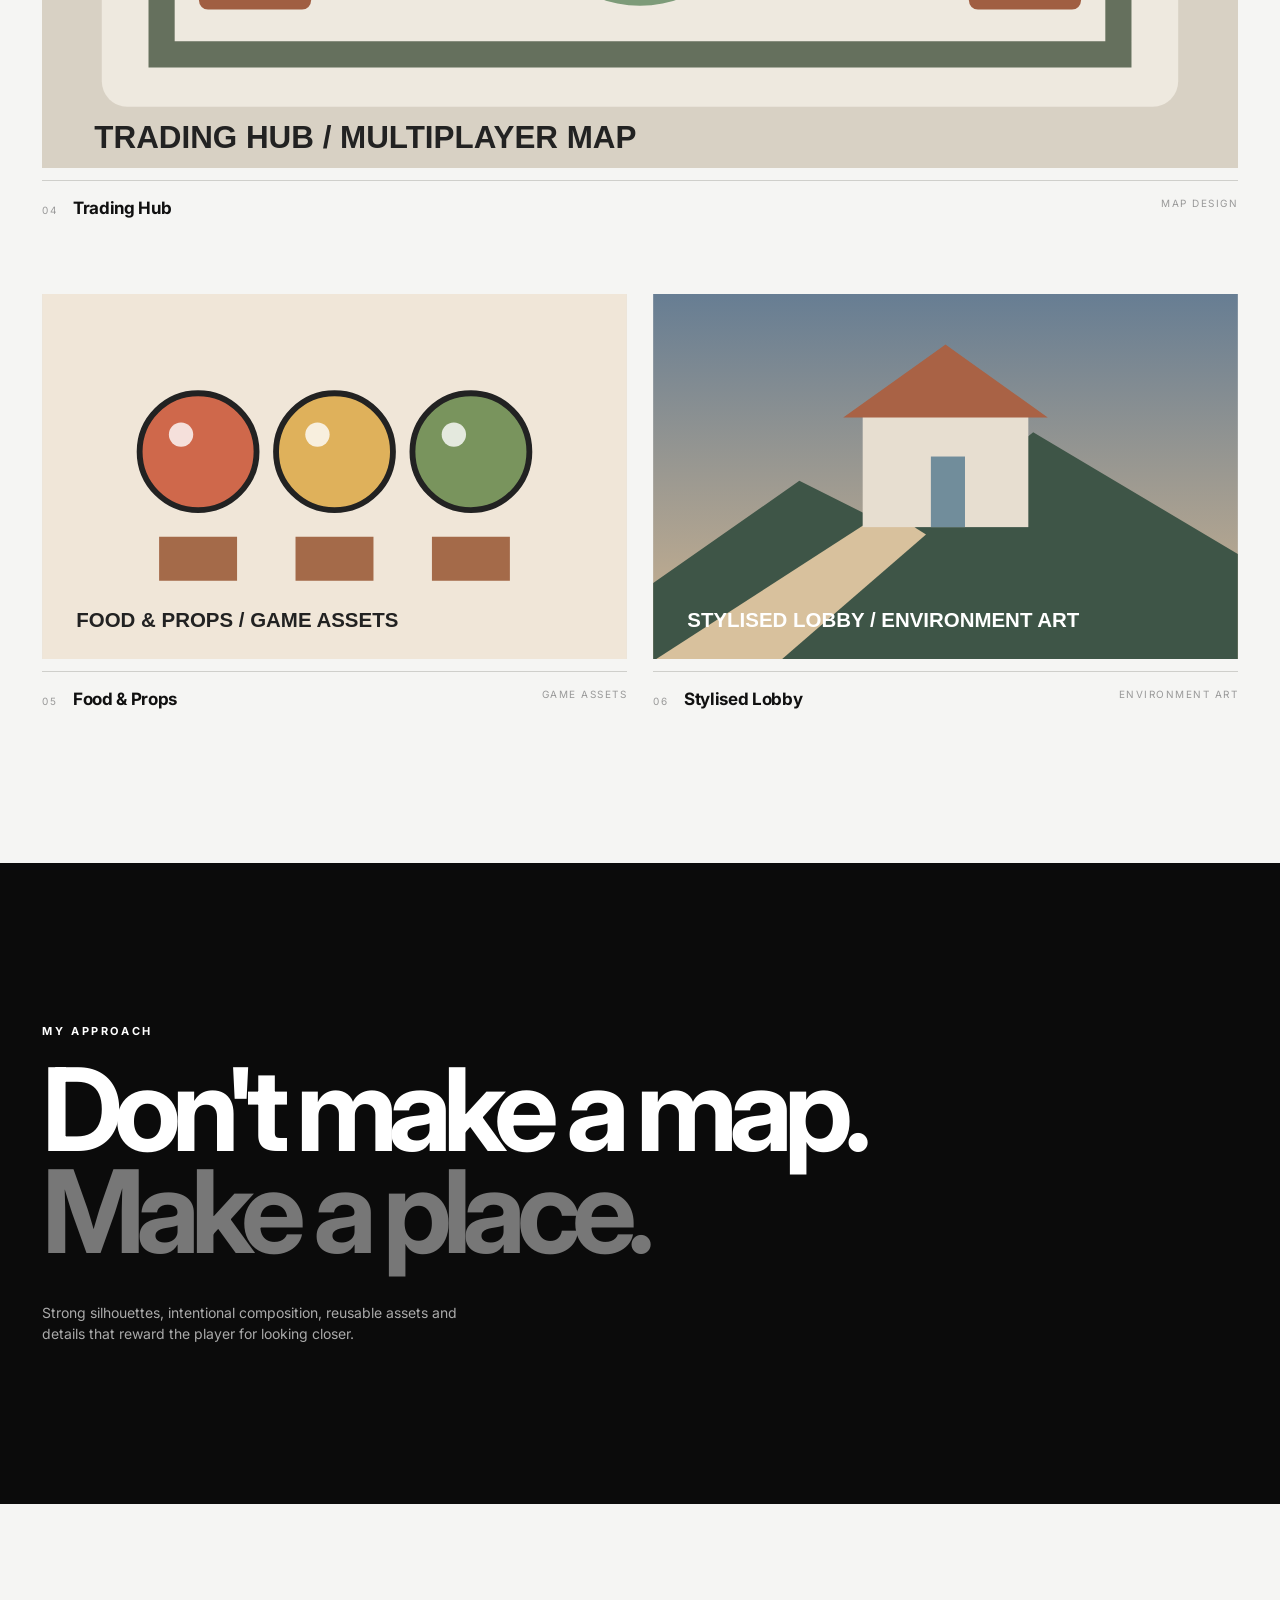
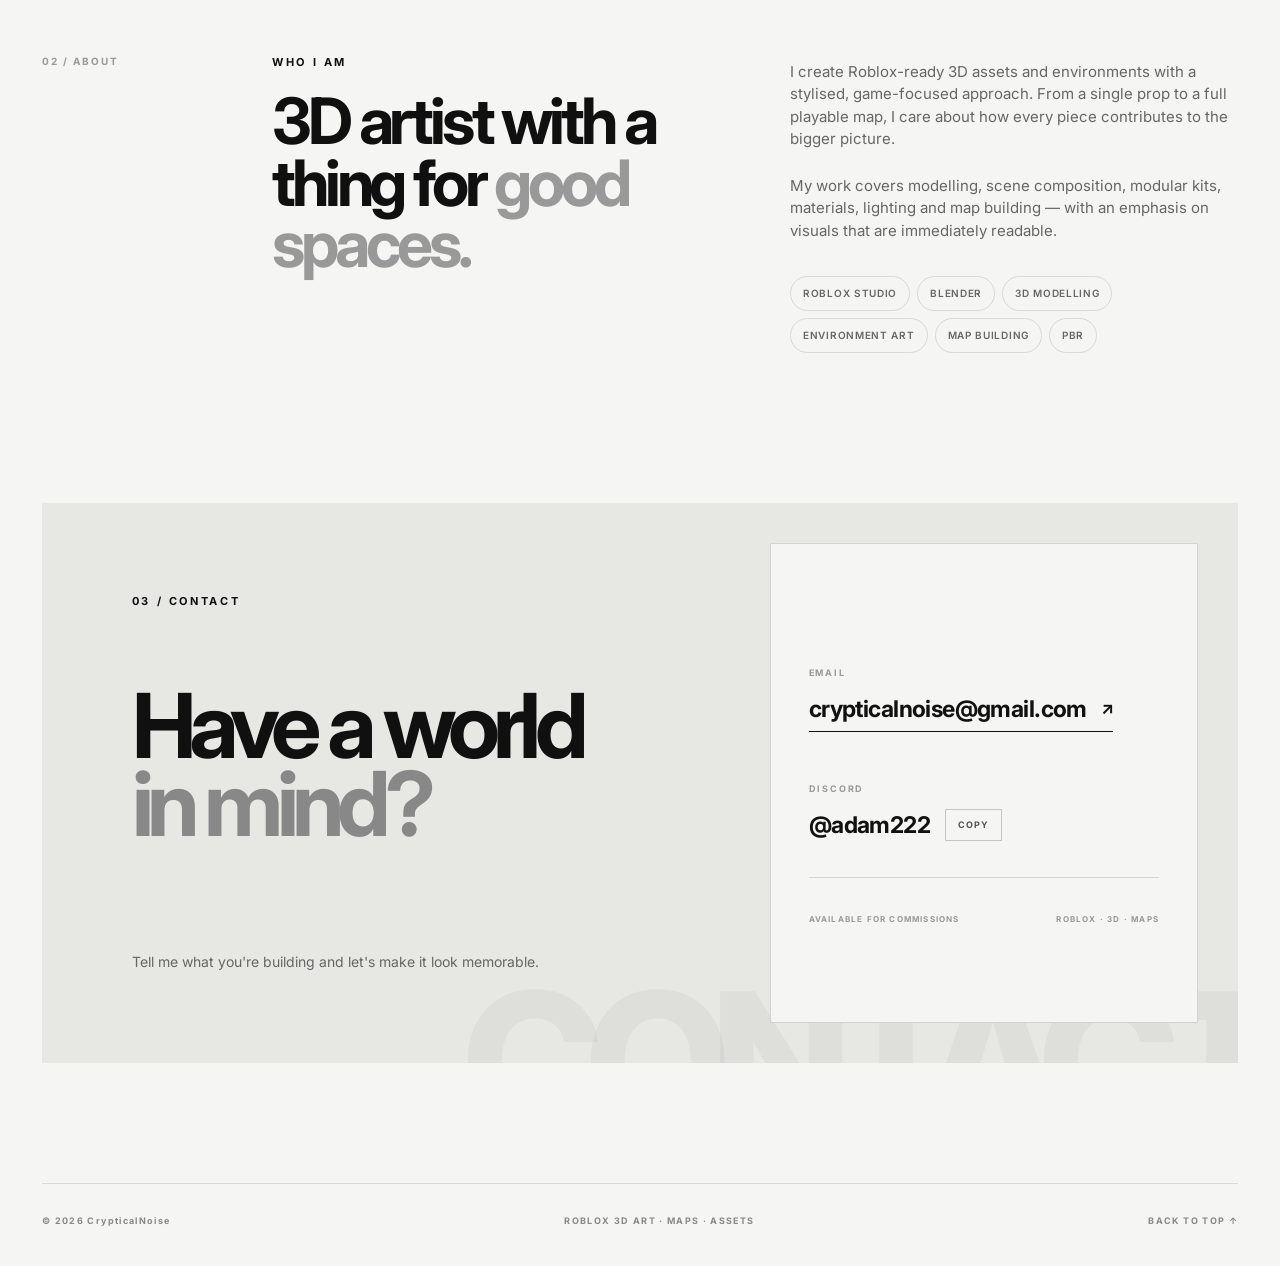
==== commit b1aa249a: "changed contact page look and fuctionality" ====
--- a/index.html
+++ b/index.html
@@ -188,13 +188,58 @@
     </section>
 
     <section class="contact section" id="contact">
-      <div class="contact-card">
-        <p class="eyebrow">03 / CONTACT</p>
-        <h2>Have a world<br>in mind?</h2>
-        <p>Tell me what you're building and let's make it look memorable.</p>
-        <a class="contact-email" href="mailto:your@email.com">your@email.com <span>↗</span></a>
-      </div>
-    </section>
+  <div class="contact-layout">
+
+    <div class="contact-intro">
+      <p class="eyebrow">03 / CONTACT</p>
+
+      <h2>
+        Have a world<br>
+        <span>in mind?</span>
+      </h2>
+
+      <p class="contact-description">
+        Tell me what you're building and let's make it look memorable.
+      </p>
+    </div>
+
+    <div class="contact-details">
+
+      <div class="contact-detail">
+        <span class="contact-detail-label">EMAIL</span>
+
+        <a href="mailto:crypticalnoise@gmail.com" class="contact-detail-value">
+          crypticalnoise@gmail.com
+          <span>↗</span>
+        </a>
+      </div>
+
+      <div class="contact-detail">
+        <span class="contact-detail-label">DISCORD</span>
+
+        <div class="discord-row">
+          <span class="contact-detail-value">@adam222</span>
+
+          <button
+            class="discord-copy"
+            type="button"
+            data-discord="@adam222">
+            COPY
+          </button>
+        </div>
+      </div>
+
+      <div class="contact-divider"></div>
+
+      <div class="contact-bottom">
+        <span>AVAILABLE FOR COMMISSIONS</span>
+        <span>ROBLOX · 3D · MAPS</span>
+      </div>
+
+    </div>
+
+  </div>
+</section>
   </main>
 
   <footer>
--- a/style.css
+++ b/style.css
@@ -205,25 +205,171 @@
 .skills { display: flex; flex-wrap: wrap; gap: 7px; margin-top: 34px; }
 .skills span { padding: 9px 12px; border: 1px solid var(--line); border-radius: 999px; color: #666; font-size: 10px; font-weight: 600; text-transform: uppercase; letter-spacing: .07em; }
 
-.contact { padding-bottom: 100px; }
-.contact-card {
-  background: #e7e7e4; padding: clamp(45px, 8vw, 100px);
-  position: relative; overflow: hidden;
-}
-.contact-card::after {
-  content: "NUUBZZZ";
-  position: absolute; right: -30px; bottom: -70px;
-  font-size: clamp(90px, 16vw, 240px); font-weight: 800; letter-spacing: -.09em;
-  color: rgba(0,0,0,.045); pointer-events: none;
-}
-.contact-card h2 { margin: 0; font-size: clamp(52px, 8vw, 105px); line-height: .88; letter-spacing: -.075em; position: relative; z-index: 1; }
-.contact-card > p:not(.eyebrow) { max-width: 430px; color: #666; margin: 30px 0; position: relative; z-index: 1; }
-.contact-email {
-  display: inline-flex; gap: 20px; align-items: center;
-  font-size: clamp(18px, 2vw, 27px); font-weight: 700;
-  border-bottom: 1px solid #111; padding-bottom: 5px; position: relative; z-index: 1;
-}
-.contact-email span { font-size: 20px; }
+.contact {
+  padding-bottom: 120px;
+}
+
+.contact-layout {
+  position: relative;
+  display: grid;
+  grid-template-columns: 1.15fr .85fr;
+  min-height: 560px;
+  background: #e7e7e4;
+  overflow: hidden;
+}
+
+.contact-layout::after {
+  content: "CONTACT";
+  position: absolute;
+  right: -30px;
+  bottom: -75px;
+
+  font-size: clamp(100px, 15vw, 220px);
+  font-weight: 800;
+  letter-spacing: -.09em;
+  line-height: .8;
+
+  color: rgba(0,0,0,.035);
+  pointer-events: none;
+}
+
+/* LEFT SIDE */
+
+.contact-intro {
+  position: relative;
+  z-index: 1;
+  padding: clamp(45px, 7vw, 90px);
+  display: flex;
+  flex-direction: column;
+  justify-content: space-between;
+}
+
+.contact-intro h2 {
+  margin: 0;
+  font-size: clamp(55px, 7vw, 100px);
+  line-height: .87;
+  letter-spacing: -.075em;
+}
+
+.contact-intro h2 span {
+  color: #888;
+}
+
+.contact-description {
+  max-width: 420px;
+  margin: 50px 0 0;
+  color: #666;
+  font-size: 14px;
+  line-height: 1.6;
+}
+
+
+/* RIGHT SIDE */
+
+.contact-details {
+  position: relative;
+  z-index: 2;
+
+  margin: 40px;
+  padding: 38px;
+
+  display: flex;
+  flex-direction: column;
+  justify-content: center;
+
+  background: #f5f5f3;
+  border: 1px solid #d2d2ce;
+}
+
+.contact-detail {
+  padding: 25px 0;
+}
+
+.contact-detail-label {
+  display: block;
+  margin-bottom: 12px;
+
+  color: #999;
+  font-size: 9px;
+  font-weight: 700;
+  letter-spacing: .2em;
+}
+
+.contact-detail-value {
+  display: inline-flex;
+  align-items: center;
+  gap: 14px;
+
+  color: #111;
+  font-size: clamp(17px, 2vw, 23px);
+  font-weight: 700;
+  letter-spacing: -.025em;
+
+  border-bottom: 1px solid #111;
+  padding-bottom: 5px;
+
+  transition: opacity .2s;
+}
+
+.contact-detail-value:hover {
+  opacity: .55;
+}
+
+.contact-detail-value span {
+  font-size: 17px;
+}
+
+.discord-row {
+  display: flex;
+  align-items: center;
+  gap: 15px;
+}
+
+.discord-row .contact-detail-value {
+  border-bottom: none;
+  padding-bottom: 0;
+}
+
+.discord-copy {
+  border: 1px solid #c5c5c1;
+  background: transparent;
+
+  padding: 8px 12px;
+
+  color: #555;
+  font-size: 9px;
+  font-weight: 700;
+  letter-spacing: .12em;
+
+  cursor: pointer;
+  transition: .2s ease;
+}
+
+.discord-copy:hover {
+  background: #111;
+  color: white;
+  border-color: #111;
+}
+
+.contact-divider {
+  width: 100%;
+  height: 1px;
+  background: #d6d6d2;
+  margin: 10px 0;
+}
+
+.contact-bottom {
+  display: flex;
+  justify-content: space-between;
+  gap: 20px;
+
+  margin-top: 25px;
+
+  color: #999;
+  font-size: 8px;
+  font-weight: 700;
+  letter-spacing: .15em;
+}
 
 footer {
   display: flex; justify-content: space-between; gap: 20px;
@@ -291,4 +437,31 @@
   .modal-image { min-height: 250px; aspect-ratio: 16 / 10; }
   .modal-info { padding: 30px; }
   footer { width: calc(100% - 40px); flex-direction: column; }
-}
+  .contact-layout {
+  grid-template-columns: 1fr;
+  min-height: auto;
+}
+
+.contact-intro {
+  padding: 50px 30px 35px;
+}
+
+.contact-intro h2 {
+  font-size: clamp(52px, 14vw, 78px);
+  margin-top: 30px;
+}
+
+.contact-description {
+  margin-top: 30px;
+}
+
+.contact-details {
+  margin: 0 20px 20px;
+  padding: 25px;
+}
+
+.contact-bottom {
+  flex-direction: column;
+  gap: 8px;
+}
+}
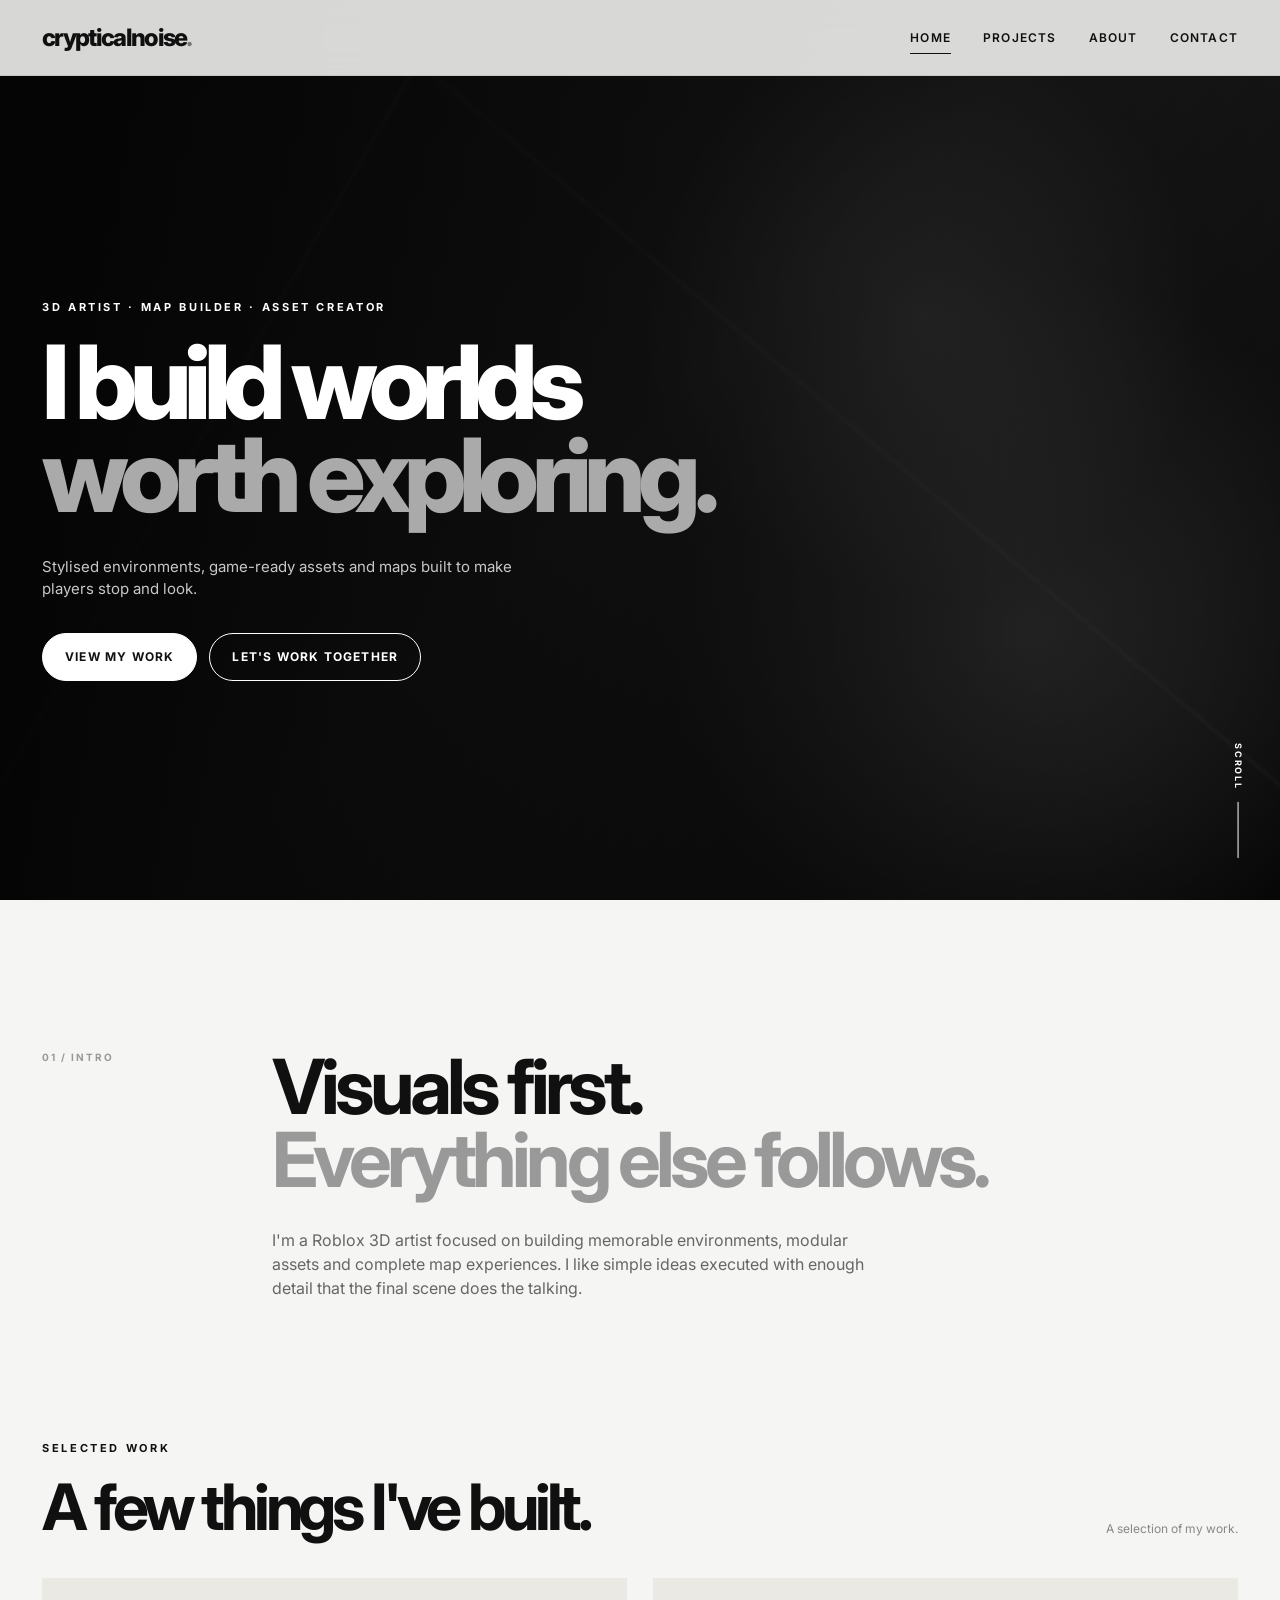
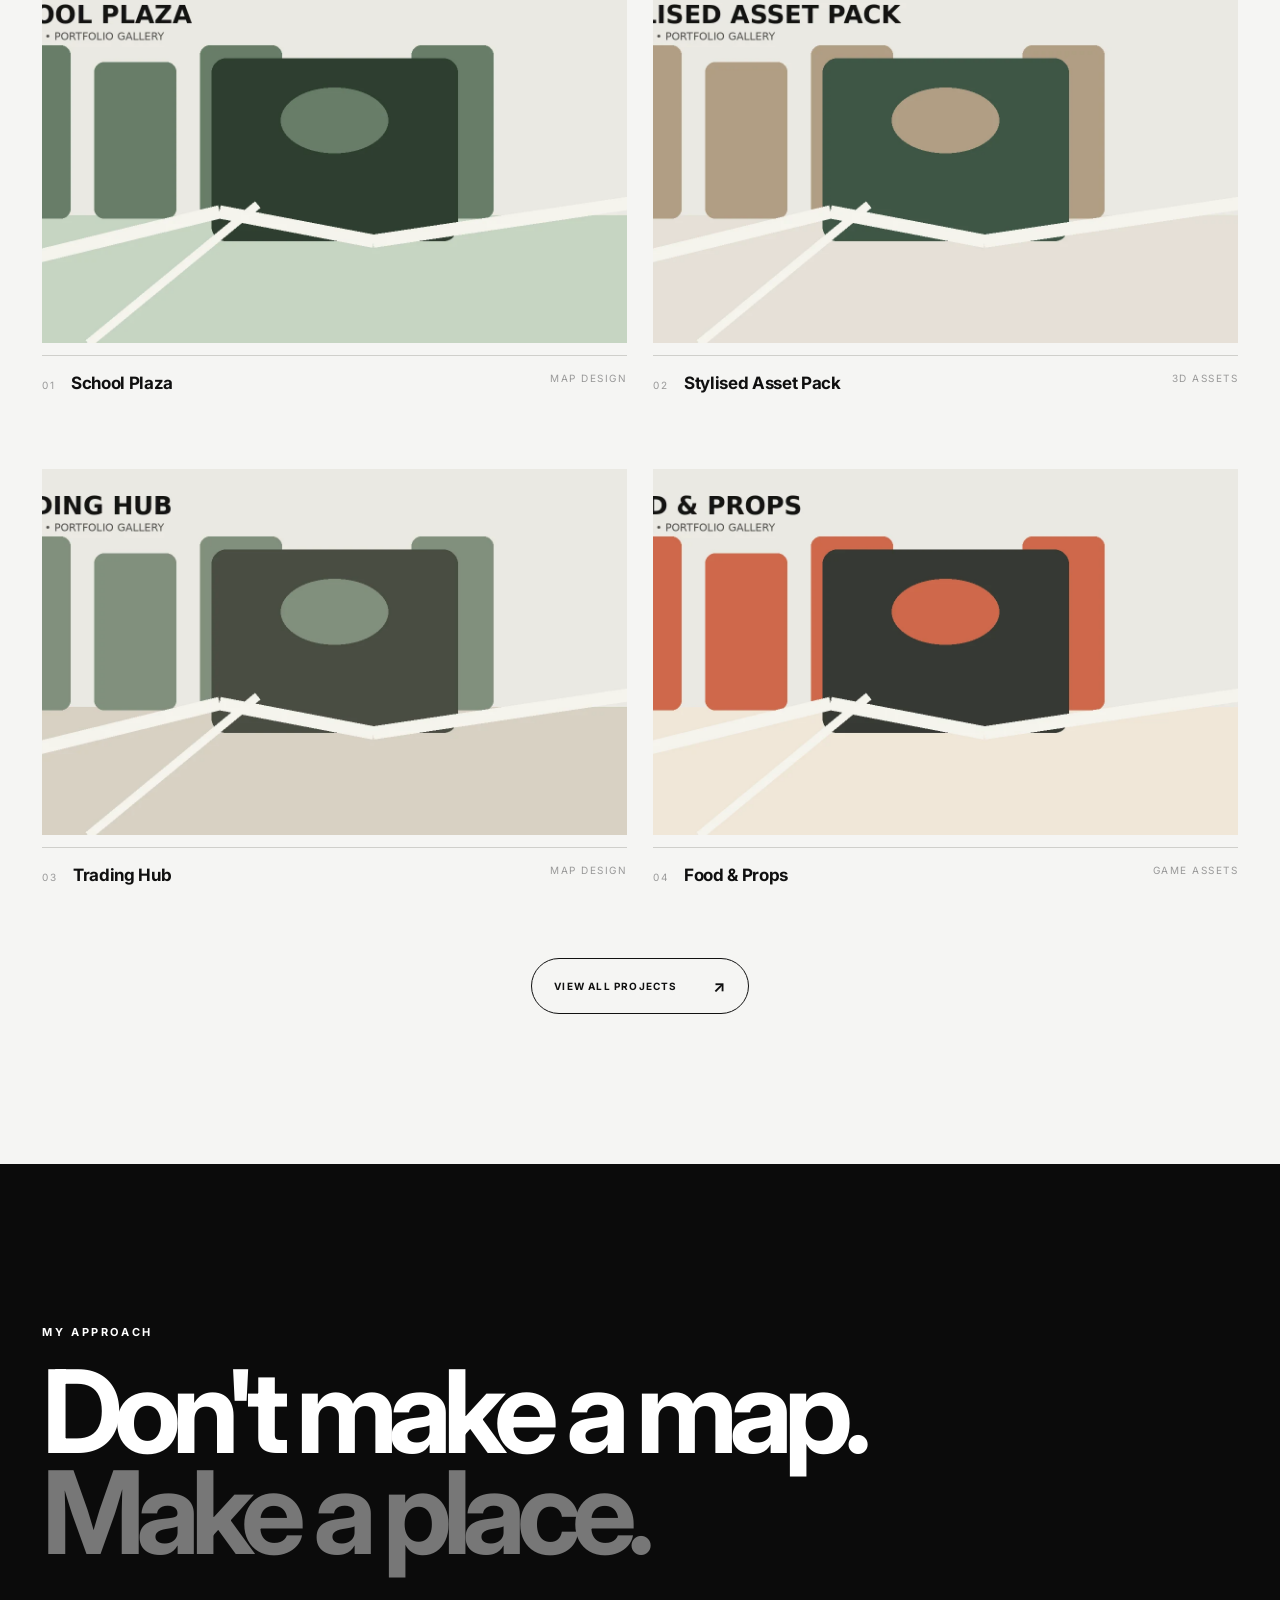
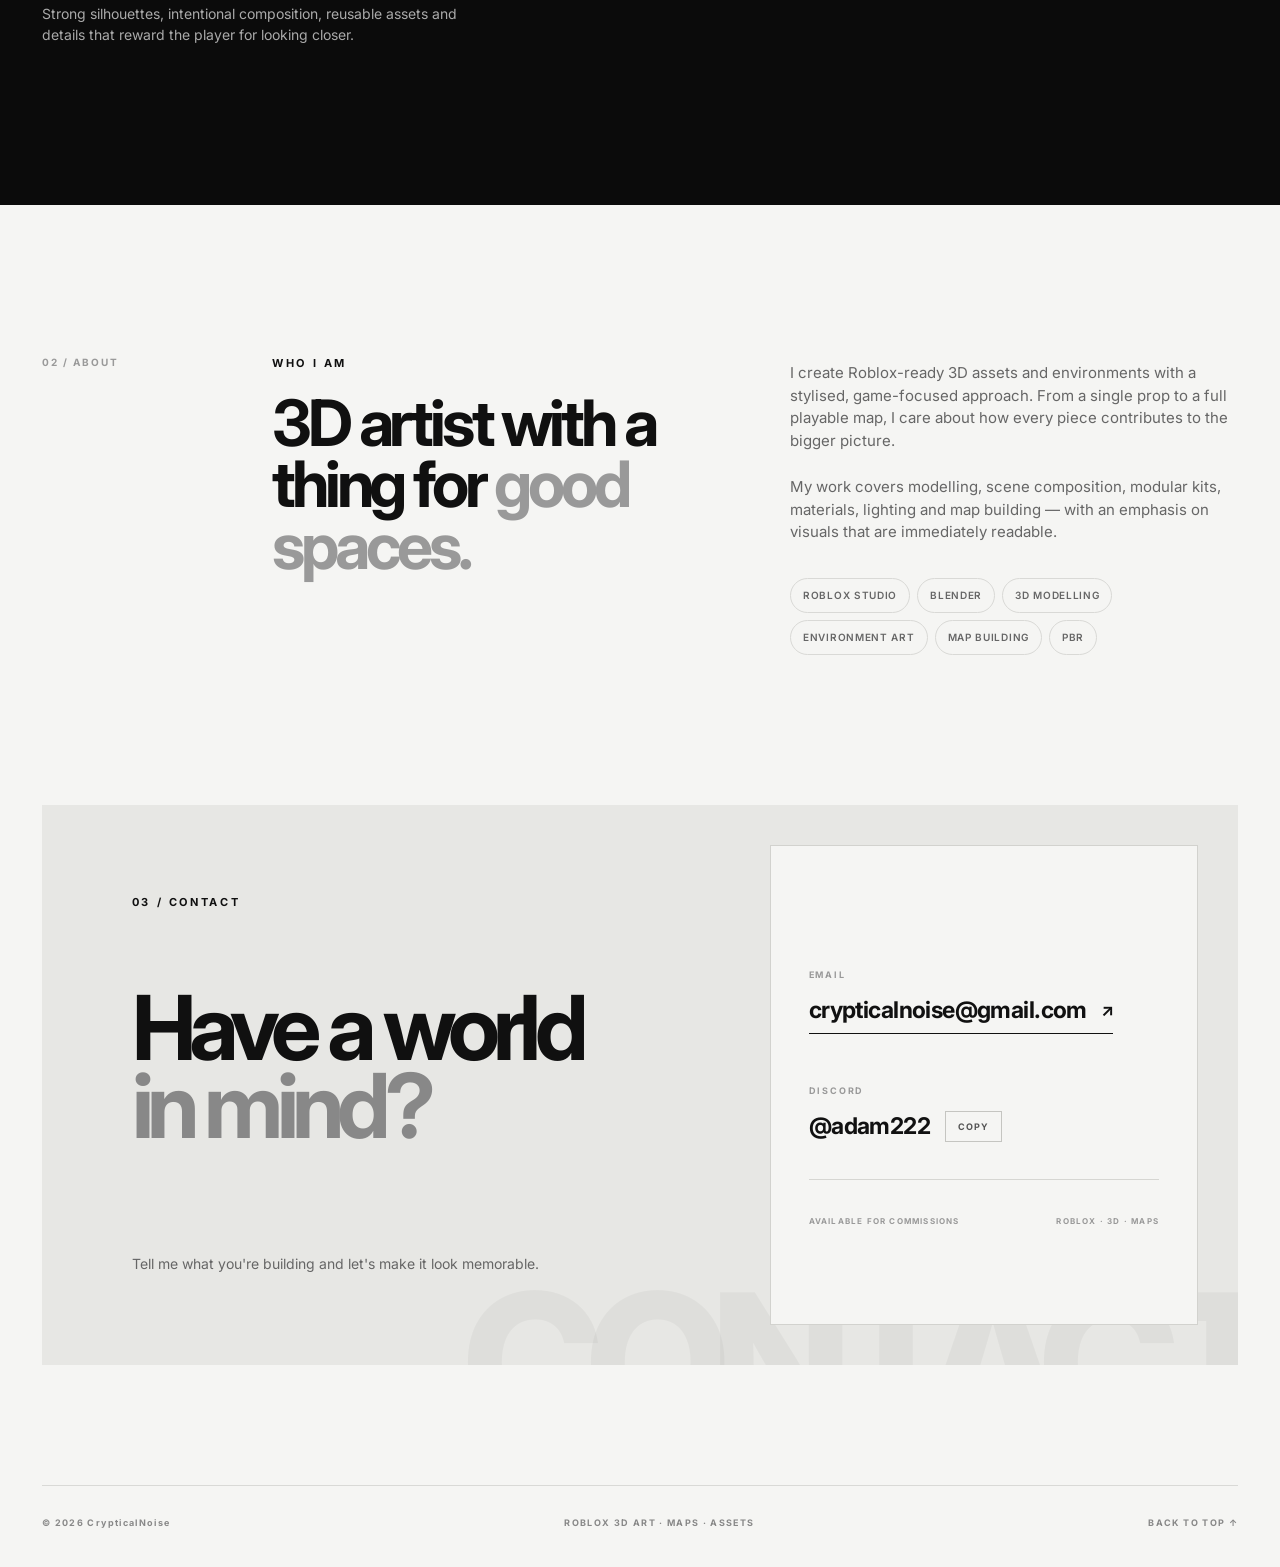
==== commit 21679ac3: "added better design" ====
--- a/index.html
+++ b/index.html
@@ -5,6 +5,7 @@
   <meta name="viewport" content="width=device-width, initial-scale=1.0">
   <meta name="description" content="CrypticalNoise Portfolio">
   <title>CrypticalNoise — 3D Artist & Roblox Builder</title>
+  <link rel="icon" type="image/png" href="assets/iconB.png">
   <link rel="preconnect" href="https://fonts.googleapis.com">
   <link rel="preconnect" href="https://fonts.gstatic.com" crossorigin>
   <link href="https://fonts.googleapis.com/css2?family=Inter:wght@400;500;600;700;800&display=swap" rel="stylesheet">
@@ -19,7 +20,7 @@
 
     <nav class="desktop-nav" aria-label="Main navigation">
       <a class="active" href="#home">Home</a>
-      <a href="#work">Work</a>
+      <a href="projects.html">Projects</a>
       <a href="#about">About</a>
       <a href="#contact">Contact</a>
     </nav>
@@ -40,7 +41,7 @@
     <section class="hero" id="home">
       <div class="hero-backdrop" aria-hidden="true"></div>
       <div class="hero-content">
-        <p class="eyebrow">ROBLOX 3D ARTIST · BUILDER · ASSET CREATOR</p>
+        <p class="eyebrow">3D ARTIST · MAP BUILDER · ASSET CREATOR</p>
         <h1>I build worlds<br><em>worth exploring.</em></h1>
         <p class="hero-copy">
           Stylised environments, game-ready assets and maps built to make players stop and look.
@@ -66,90 +67,40 @@
     </section>
 
     <section class="work section" id="work">
-      <div class="section-heading">
-        <div>
-          <p class="eyebrow">SELECTED WORK</p>
-          <h2>A few things I've built.</h2>
-        </div>
-        <p class="heading-note">Click a project to inspect it.</p>
-      </div>
-
-      <div class="filters" role="tablist" aria-label="Project filters">
-        <button class="filter active" data-filter="all">All</button>
-        <button class="filter" data-filter="maps">Maps</button>
-        <button class="filter" data-filter="assets">Assets</button>
-        <button class="filter" data-filter="environments">Environments</button>
-      </div>
-
-      <div class="project-grid">
-        <!-- Replace the image paths below with your own renders/screenshots. -->
-        <article class="project project-large" data-category="maps" data-title="School Plaza" data-type="Map Design">
-          <button class="project-image" type="button" data-project>
-            <img src="assets/projects/project-01.svg" alt="School Plaza project preview">
-            <span class="project-overlay"><b>View project</b><i>↗</i></span>
-          </button>
-          <div class="project-meta">
-            <div><span>01</span><h3>School Plaza</h3></div>
-            <p>Map Design</p>
-          </div>
-        </article>
-
-        <article class="project" data-category="assets" data-title="Stylised Asset Pack" data-type="3D Assets">
-          <button class="project-image" type="button" data-project>
-            <img src="assets/projects/project-02.svg" alt="Stylised Asset Pack project preview">
-            <span class="project-overlay"><b>View project</b><i>↗</i></span>
-          </button>
-          <div class="project-meta">
-            <div><span>02</span><h3>Stylised Asset Pack</h3></div>
-            <p>3D Assets</p>
-          </div>
-        </article>
-
-        <article class="project" data-category="environments" data-title="Nature Environment" data-type="Environment Art">
-          <button class="project-image" type="button" data-project>
-            <img src="assets/projects/project-03.svg" alt="Nature Environment project preview">
-            <span class="project-overlay"><b>View project</b><i>↗</i></span>
-          </button>
-          <div class="project-meta">
-            <div><span>03</span><h3>Nature Environment</h3></div>
-            <p>Environment Art</p>
-          </div>
-        </article>
-
-        <article class="project project-wide" data-category="maps" data-title="Trading Hub" data-type="Map Design">
-          <button class="project-image" type="button" data-project>
-            <img src="assets/projects/project-04.svg" alt="Trading Hub project preview">
-            <span class="project-overlay"><b>View project</b><i>↗</i></span>
-          </button>
-          <div class="project-meta">
-            <div><span>04</span><h3>Trading Hub</h3></div>
-            <p>Map Design</p>
-          </div>
-        </article>
-
-        <article class="project" data-category="assets" data-title="Food & Prop Collection" data-type="Game Assets">
-          <button class="project-image" type="button" data-project>
-            <img src="assets/projects/project-05.svg" alt="Food and prop collection project preview">
-            <span class="project-overlay"><b>View project</b><i>↗</i></span>
-          </button>
-          <div class="project-meta">
-            <div><span>05</span><h3>Food & Props</h3></div>
-            <p>Game Assets</p>
-          </div>
-        </article>
-
-        <article class="project" data-category="environments" data-title="Stylised Lobby" data-type="Environment Art">
-          <button class="project-image" type="button" data-project>
-            <img src="assets/projects/project-06.svg" alt="Stylised Lobby project preview">
-            <span class="project-overlay"><b>View project</b><i>↗</i></span>
-          </button>
-          <div class="project-meta">
-            <div><span>06</span><h3>Stylised Lobby</h3></div>
-            <p>Environment Art</p>
-          </div>
-        </article>
-      </div>
-    </section>
+
+  <div class="section-heading">
+    <div>
+      <p class="eyebrow">SELECTED WORK</p>
+      <h2>A few things I've built.</h2>
+    </div>
+
+    <p class="heading-note">
+      A selection of my work.
+    </p>
+  </div>
+
+
+  <div
+    class="project-grid"
+    id="featured-project-grid"
+  ></div>
+
+
+  <!-- VIEW ALL PROJECTS BUTTON -->
+
+  <div class="view-all-projects">
+
+    <a
+      href="projects.html"
+      class="view-all-button"
+    >
+      View all projects
+      <span>↗</span>
+    </a>
+
+  </div>
+
+</section>
 
     <section class="statement">
       <div class="statement-inner">
@@ -255,13 +206,13 @@
       <div class="modal-info">
         <p class="eyebrow" id="modal-type"></p>
         <h2 id="modal-title"></h2>
-        <p>Replace this text with a short breakdown of the project: your role, what you built,
-          the style direction, and any details worth highlighting.</p>
-        <a href="#contact" class="button button-solid modal-contact">Discuss a project</a>
-      </div>
-    </div>
-  </div>
-
+        <p id="modal-description"></p>
+        <a href="index.html#contact" class="button button-solid modal-contact">Discuss a project</a>
+      </div>
+    </div>
+  </div>
+
+  <script src="projects.js"></script>
   <script src="script.js"></script>
 </body>
 </html>
--- a/style.css
+++ b/style.css
@@ -161,13 +161,12 @@
   display: grid; grid-template-columns: repeat(2, minmax(0,1fr)); gap: 72px 26px;
 }
 .project { min-width: 0; }
-.project-large, .project-wide { grid-column: span 2; }
+.project-large { grid-column: span 2; }
 .project-image {
   position: relative; width: 100%; aspect-ratio: 16 / 10; padding: 0; border: 0;
   overflow: hidden; cursor: pointer; background: #ddd; display: block;
 }
 .project-large .project-image { aspect-ratio: 2.15 / 1; }
-.project-wide .project-image { aspect-ratio: 2.15 / 1; }
 .project-image img { width: 100%; height: 100%; object-fit: cover; transition: transform .8s var(--ease); }
 .project-image:hover img { transform: scale(1.035); }
 .project-overlay {
@@ -403,6 +402,83 @@
   border-radius: 50%; background: transparent; color: white; cursor: pointer; font-size: 25px;
 }
 
+.view-all-projects {
+  display: flex;
+  justify-content: center;
+  margin-top: 70px;
+}
+
+.view-all-button {
+  display: inline-flex;
+  align-items: center;
+  gap: 35px;
+
+  padding: 15px 22px;
+
+  border: 1px solid #111;
+  border-radius: 999px;
+
+  font-size: 10px;
+  font-weight: 700;
+  text-transform: uppercase;
+  letter-spacing: .12em;
+
+  transition: .25s ease;
+}
+
+.view-all-button span {
+  font-size: 16px;
+  transition: transform .25s ease;
+}
+
+.view-all-button:hover {
+  background: #111;
+  color: white;
+}
+
+.view-all-button:hover span {
+  transform: translate(3px, -3px);
+}
+
+/* =========================
+   PROJECTS PAGE HERO
+========================= */
+
+.projects-hero {
+  width: min(var(--max), calc(100% - 84px));
+  margin: 0 auto;
+
+  padding-top: 190px;
+  padding-bottom: 100px;
+
+  display: flex;
+  align-items: flex-end;
+  justify-content: space-between;
+
+  gap: 50px;
+}
+
+.projects-hero h1 {
+  margin: 0;
+
+  font-size: clamp(70px, 10vw, 140px);
+  line-height: .85;
+  letter-spacing: -.08em;
+}
+
+.projects-hero h1 span {
+  color: #999;
+}
+
+.projects-hero > p {
+  max-width: 300px;
+  margin: 0 0 5px;
+
+  color: #777;
+  font-size: 14px;
+  line-height: 1.5;
+}
+
 @media (max-width: 800px) {
   .site-header { height: 66px; padding: 0 20px; }
   .desktop-nav { display: none; }
@@ -427,8 +503,13 @@
   .about-grid { display: block; }
   .about-copy { margin-top: 45px; }
   .project-grid { grid-template-columns: 1fr; gap: 48px; }
-  .project-large, .project-wide { grid-column: span 1; }
-  .project-large .project-image, .project-wide .project-image { aspect-ratio: 16 / 10; }
+  .project-large {
+    grid-column: span 1;
+  }
+
+  .project-large .project-image {
+    aspect-ratio: 16 / 10;
+  }
   .section-heading { display: block; }
   .heading-note { margin-top: 15px; }
   .statement { padding: 100px 0; }
@@ -464,4 +545,227 @@
   flex-direction: column;
   gap: 8px;
 }
-}
+
+.projects-hero {
+  width: calc(100% - 40px);
+
+  padding-top: 130px;
+  padding-bottom: 70px;
+
+  display: block;
+}
+
+.projects-hero h1 {
+  font-size: clamp(65px, 18vw, 100px);
+}
+
+.projects-hero > p {
+  margin-top: 30px;
+}
+}
+
+/* =========================================================
+   PROJECT DETAIL PAGE
+========================================================= */
+
+.project-detail-hero {
+
+  width: min(
+    var(--max),
+    calc(100% - 84px)
+  );
+
+  margin: 0 auto;
+
+  padding-top: 190px;
+  padding-bottom: 90px;
+
+  display: flex;
+  align-items: flex-end;
+  justify-content: space-between;
+
+  gap: 60px;
+}
+
+
+.project-detail-hero h1 {
+
+  margin: 0;
+
+  font-size:
+    clamp(60px, 9vw, 130px);
+
+  line-height: .86;
+
+  letter-spacing: -.08em;
+}
+
+
+.project-detail-hero > p {
+
+  max-width: 400px;
+
+  margin-bottom: 5px;
+
+  color: #666;
+
+  font-size: 15px;
+
+  line-height: 1.6;
+}
+
+
+/* GALLERY */
+
+.project-gallery {
+
+  width: min(
+    var(--max),
+    calc(100% - 84px)
+  );
+
+  margin: 0 auto;
+
+  padding-bottom: 120px;
+}
+
+
+#project-media {
+
+  display: grid;
+
+  grid-template-columns:
+    repeat(2, minmax(0, 1fr));
+
+  gap: 26px;
+}
+
+
+#project-media img,
+#project-media video {
+
+  width: 100%;
+
+  height: auto;
+
+  display: block;
+
+  background: #ddd;
+}
+
+
+/* FIRST IMAGE = HERO IMAGE */
+
+#project-media img:first-child,
+#project-media video:first-child {
+
+  grid-column: span 2;
+}
+
+
+/* PROJECT FOOTER */
+
+.project-detail-bottom {
+
+  width: min(
+    var(--max),
+    calc(100% - 84px)
+  );
+
+  margin: 0 auto;
+
+  padding: 30px 0 100px;
+
+  border-top: 1px solid var(--line);
+
+  display: flex;
+
+  justify-content: space-between;
+
+  gap: 30px;
+}
+
+
+.project-detail-bottom a {
+
+  font-size: 10px;
+
+  font-weight: 700;
+
+  text-transform: uppercase;
+
+  letter-spacing: .12em;
+}
+
+
+.project-detail-bottom a:hover {
+
+  opacity: .55;
+}
+
+
+/* MOBILE */
+
+@media (max-width: 800px) {
+
+  .project-detail-hero {
+
+    width: calc(100% - 40px);
+
+    padding-top: 130px;
+    padding-bottom: 60px;
+
+    display: block;
+  }
+
+
+  .project-detail-hero h1 {
+
+    font-size:
+      clamp(55px, 17vw, 90px);
+
+    margin-top: 15px;
+  }
+
+
+  .project-detail-hero > p {
+
+    margin-top: 30px;
+  }
+
+
+  .project-gallery {
+
+    width: calc(100% - 40px);
+
+    padding-bottom: 80px;
+  }
+
+
+  #project-media {
+
+    grid-template-columns: 1fr;
+
+    gap: 14px;
+  }
+
+
+  #project-media img:first-child,
+  #project-media video:first-child {
+
+    grid-column: span 1;
+  }
+
+
+  .project-detail-bottom {
+
+    width: calc(100% - 40px);
+
+    padding-bottom: 70px;
+
+    flex-direction: column;
+
+    gap: 20px;
+  }
+
+}
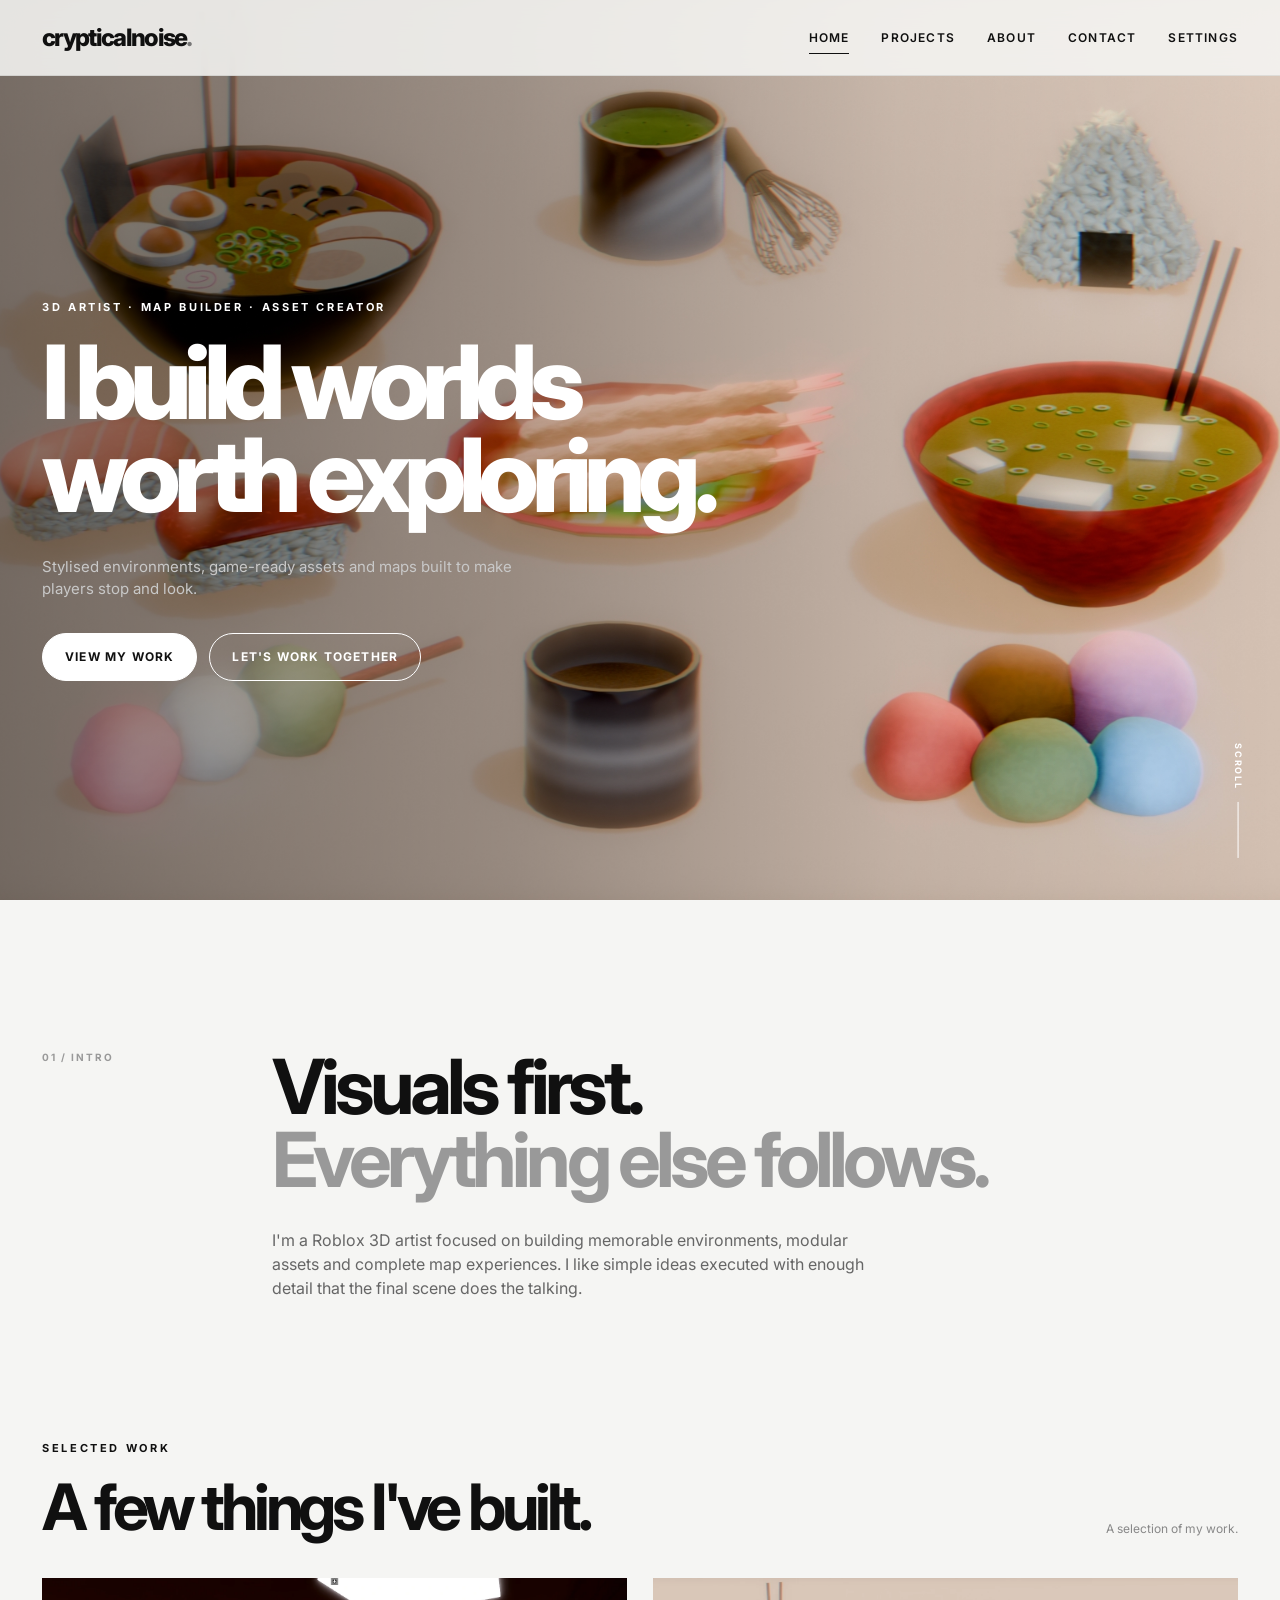
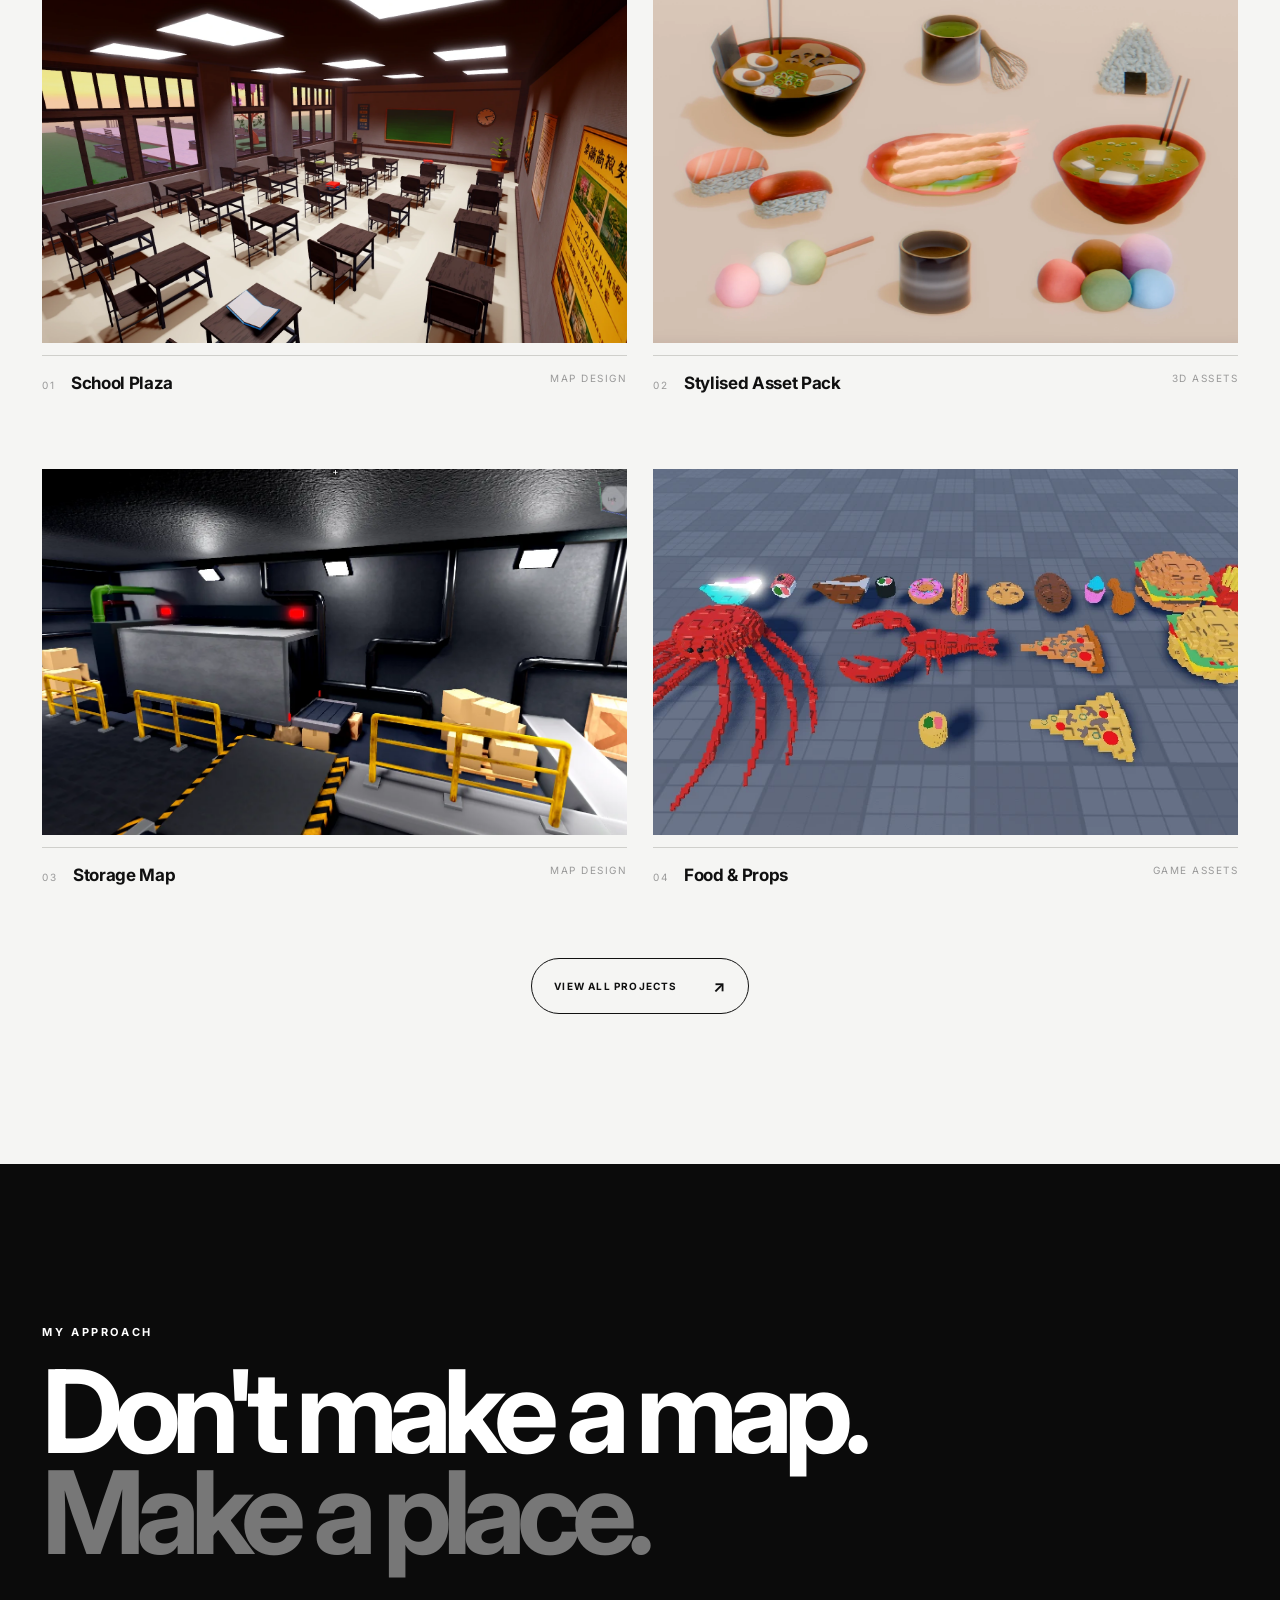
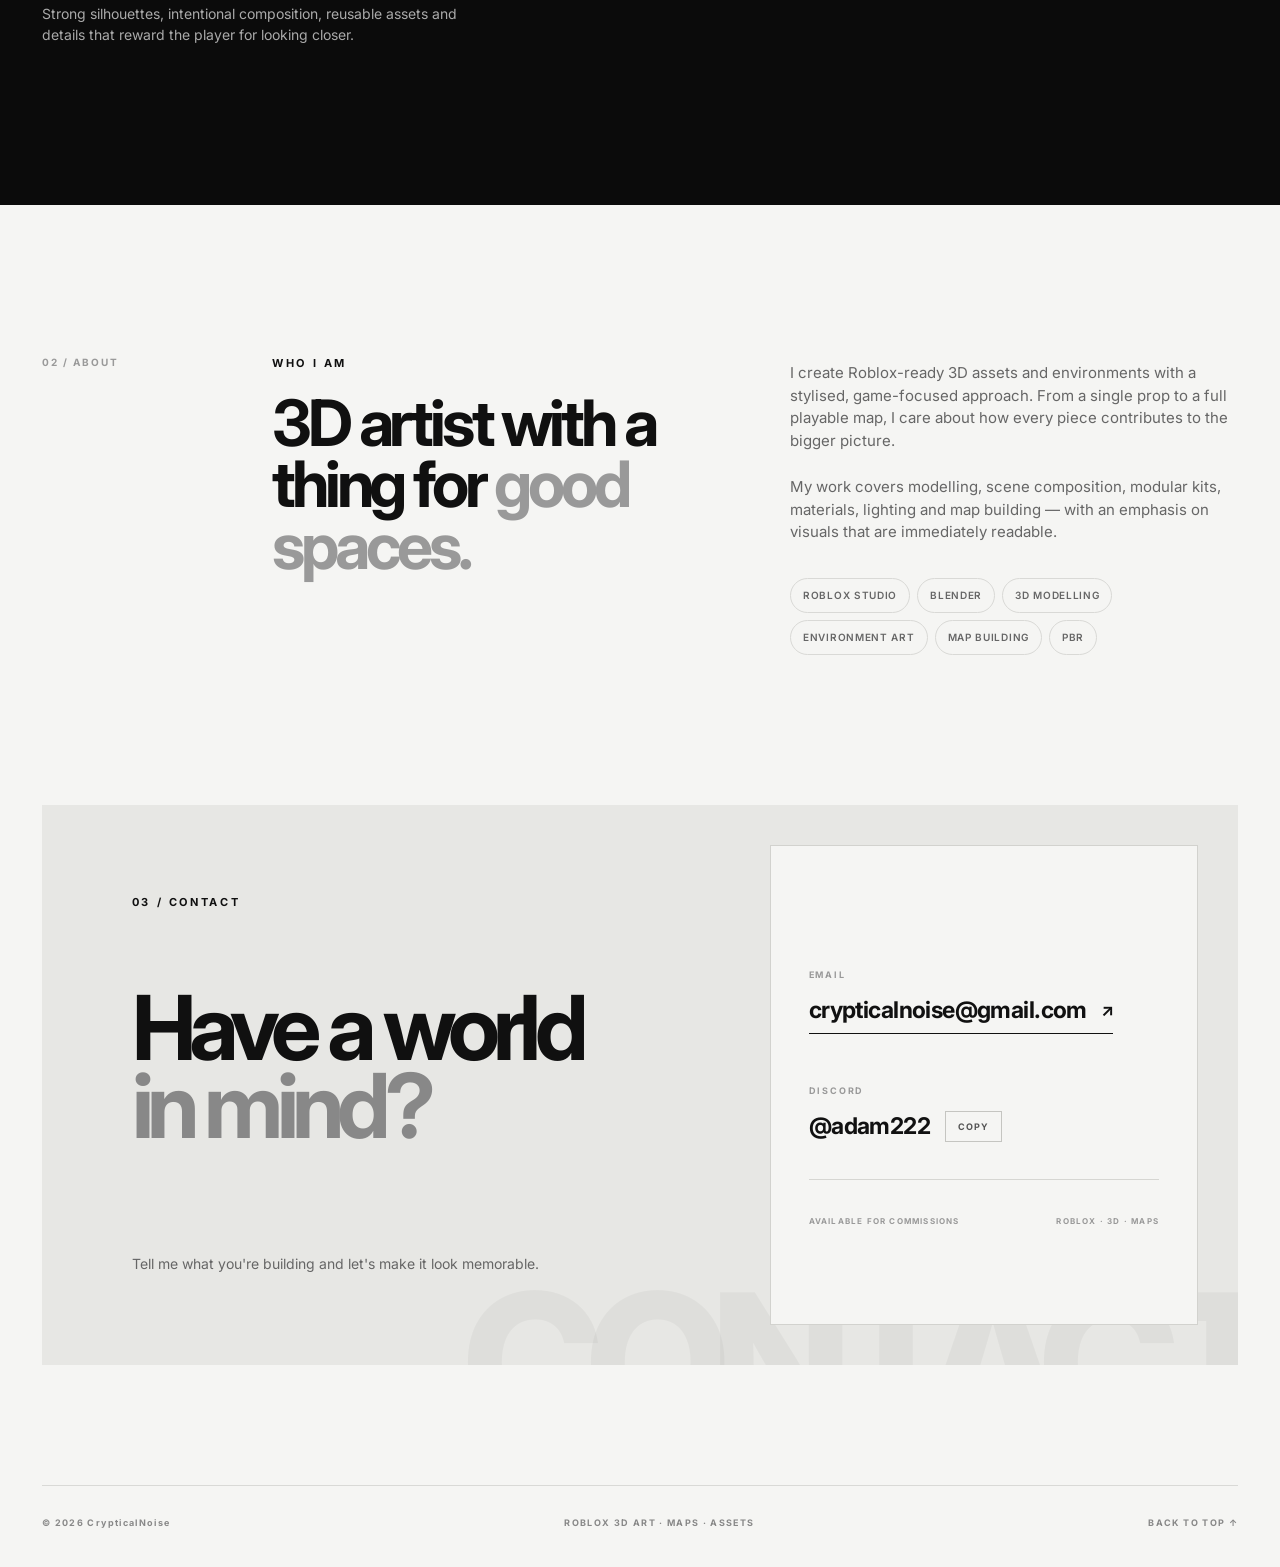
==== commit 5eab86f6: "added dark mode" ====
--- a/index.html
+++ b/index.html
@@ -23,6 +23,7 @@
       <a href="projects.html">Projects</a>
       <a href="#about">About</a>
       <a href="#contact">Contact</a>
+      <a href="settings.html">Settings</a>
     </nav>
 
     <button class="menu-toggle" aria-label="Open menu" aria-expanded="false">
@@ -35,6 +36,7 @@
     <a href="#work">Work</a>
     <a href="#about">About</a>
     <a href="#contact">Contact</a>
+    <a href="settings.html">Settings</a>
   </div>
 
   <main>
--- a/style.css
+++ b/style.css
@@ -59,25 +59,23 @@
   position: relative;
   display: flex;
   align-items: center;
-  background: var(--dark);
+  background-image: url("assets/hero.webp");
+  background-size: cover;
+  background-position: center;
+  background-repeat: no-repeat;
   color: white;
   overflow: hidden;
 }
 .hero-backdrop {
   position: absolute;
   inset: 0;
-  opacity: .65;
-  background:
-    radial-gradient(circle at 72% 35%, rgba(255,255,255,.18), transparent 26%),
-    linear-gradient(120deg, transparent 25%, rgba(255,255,255,.07) 25.2%, transparent 25.5%),
-    linear-gradient(40deg, transparent 60%, rgba(255,255,255,.05) 60.2%, transparent 60.5%),
-    radial-gradient(circle at 80% 70%, #4a4a4a, transparent 30%),
-    linear-gradient(135deg, #111 0%, #292929 50%, #070707 100%);
-}
-.hero-backdrop::after {
-  content: "";
-  position: absolute; inset: 0;
-  background: linear-gradient(90deg, rgba(0,0,0,.92) 0%, rgba(0,0,0,.58) 48%, rgba(0,0,0,.25) 100%);
+  background: linear-gradient(
+    90deg,
+    rgba(0,0,0,.45) 0%,
+    rgba(0,0,0,.28) 40%,
+    rgba(0,0,0,.08) 70%,
+    rgba(0,0,0,0) 100%
+  );
 }
 .hero-content {
   position: relative; z-index: 2;
@@ -100,7 +98,7 @@
   letter-spacing: -.075em;
   font-weight: 800;
 }
-.hero h1 em { font-style: normal; color: #aaa; }
+.hero h1 em { font-style: normal; color: #ffffff; }
 .hero-copy {
   max-width: 520px;
   margin: 34px 0 0;
@@ -523,6 +521,11 @@
   min-height: auto;
 }
 
+.button {
+  justify-content: center;
+  text-align: center;
+}
+
 .contact-intro {
   padding: 50px 30px 35px;
 }
@@ -768,4 +771,206 @@
     gap: 20px;
   }
 
+}
+
+/* =========================
+   SETTINGS
+========================= */
+
+.settings-page {
+  width: min(var(--max), calc(100% - 84px));
+  margin: 0 auto;
+  padding-top: 190px;
+  padding-bottom: 150px;
+}
+
+.settings-heading h1 {
+  margin: 0;
+  font-size: clamp(70px, 10vw, 140px);
+  line-height: .85;
+  letter-spacing: -.08em;
+}
+
+.settings-heading h1 span {
+  color: #999;
+}
+
+.settings-option {
+  margin-top: 100px;
+  padding: 35px 0;
+  border-top: 1px solid var(--line);
+  border-bottom: 1px solid var(--line);
+
+  display: flex;
+  align-items: center;
+  justify-content: space-between;
+  gap: 40px;
+}
+
+.settings-label {
+  display: block;
+  margin-bottom: 12px;
+  color: #999;
+  font-size: 9px;
+  font-weight: 700;
+  letter-spacing: .2em;
+}
+
+.settings-option h2 {
+  margin: 0;
+  font-size: 22px;
+  letter-spacing: -.03em;
+}
+
+.settings-option p {
+  max-width: 500px;
+  margin: 8px 0 0;
+  color: #777;
+  font-size: 13px;
+}
+
+.theme-toggle {
+  border: 0;
+  background: transparent;
+  display: flex;
+  align-items: center;
+  gap: 12px;
+  cursor: pointer;
+  color: var(--ink);
+  font-size: 9px;
+  font-weight: 700;
+  letter-spacing: .15em;
+}
+
+.theme-toggle-track {
+  width: 52px;
+  height: 28px;
+  padding: 3px;
+  border-radius: 999px;
+  background: #d0d0cc;
+  display: flex;
+  align-items: center;
+  transition: background .25s ease;
+}
+
+.theme-toggle-knob {
+  width: 22px;
+  height: 22px;
+  border-radius: 50%;
+  background: white;
+  transition: transform .25s ease;
+}
+
+.theme-toggle.active .theme-toggle-track {
+  background: #111;
+}
+
+.theme-toggle.active .theme-toggle-knob {
+  transform: translateX(24px);
+}
+
+
+/* =========================
+   DARK MODE
+========================= */
+
+body.dark-mode {
+  --bg: #101010;
+  --paper: #181818;
+  --ink: #f5f5f3;
+  --muted: #999;
+  --line: #303030;
+}
+
+body.dark-mode .site-header {
+  background: rgba(16,16,16,.88);
+  border-color: rgba(255,255,255,.08);
+}
+
+body.dark-mode .brand span {
+  color: #777;
+}
+
+body.dark-mode .desktop-nav a::after {
+  background: white;
+}
+
+body.dark-mode .intro p,
+body.dark-mode .about-copy p {
+  color: #aaa;
+}
+
+body.dark-mode .project-meta {
+  border-color: #333;
+}
+
+body.dark-mode .project-image {
+  background: #222;
+}
+
+body.dark-mode .filters .filter {
+  border-color: #333;
+  color: #aaa;
+}
+
+body.dark-mode .filters .filter:hover,
+body.dark-mode .filters .filter.active {
+  background: white;
+  color: #111;
+  border-color: white;
+}
+
+body.dark-mode .skills span {
+  border-color: #333;
+  color: #aaa;
+}
+
+body.dark-mode .contact-layout {
+  background: #181818;
+}
+
+body.dark-mode .contact-details {
+  background: #111;
+  border-color: #333;
+}
+
+body.dark-mode .contact-detail-value {
+  color: #f5f5f3;
+  border-color: #f5f5f3;
+}
+
+body.dark-mode .contact-divider {
+  background: #333;
+}
+
+body.dark-mode .discord-copy {
+  border-color: #444;
+  color: #aaa;
+}
+
+body.dark-mode .discord-copy:hover {
+  background: white;
+  color: #111;
+  border-color: white;
+}
+
+body.dark-mode .mobile-menu {
+  background: rgba(16,16,16,.98);
+  border-color: #303030;
+}
+
+body.dark-mode .mobile-menu a {
+  color: #f5f5f3;
+}
+
+body.dark-mode .settings-option {
+  border-color: #333;
+}
+
+body.dark-mode .settings-option p {
+  color: #aaa;
+}
+
+body.dark-mode footer {
+  border-color: #303030;
 }
